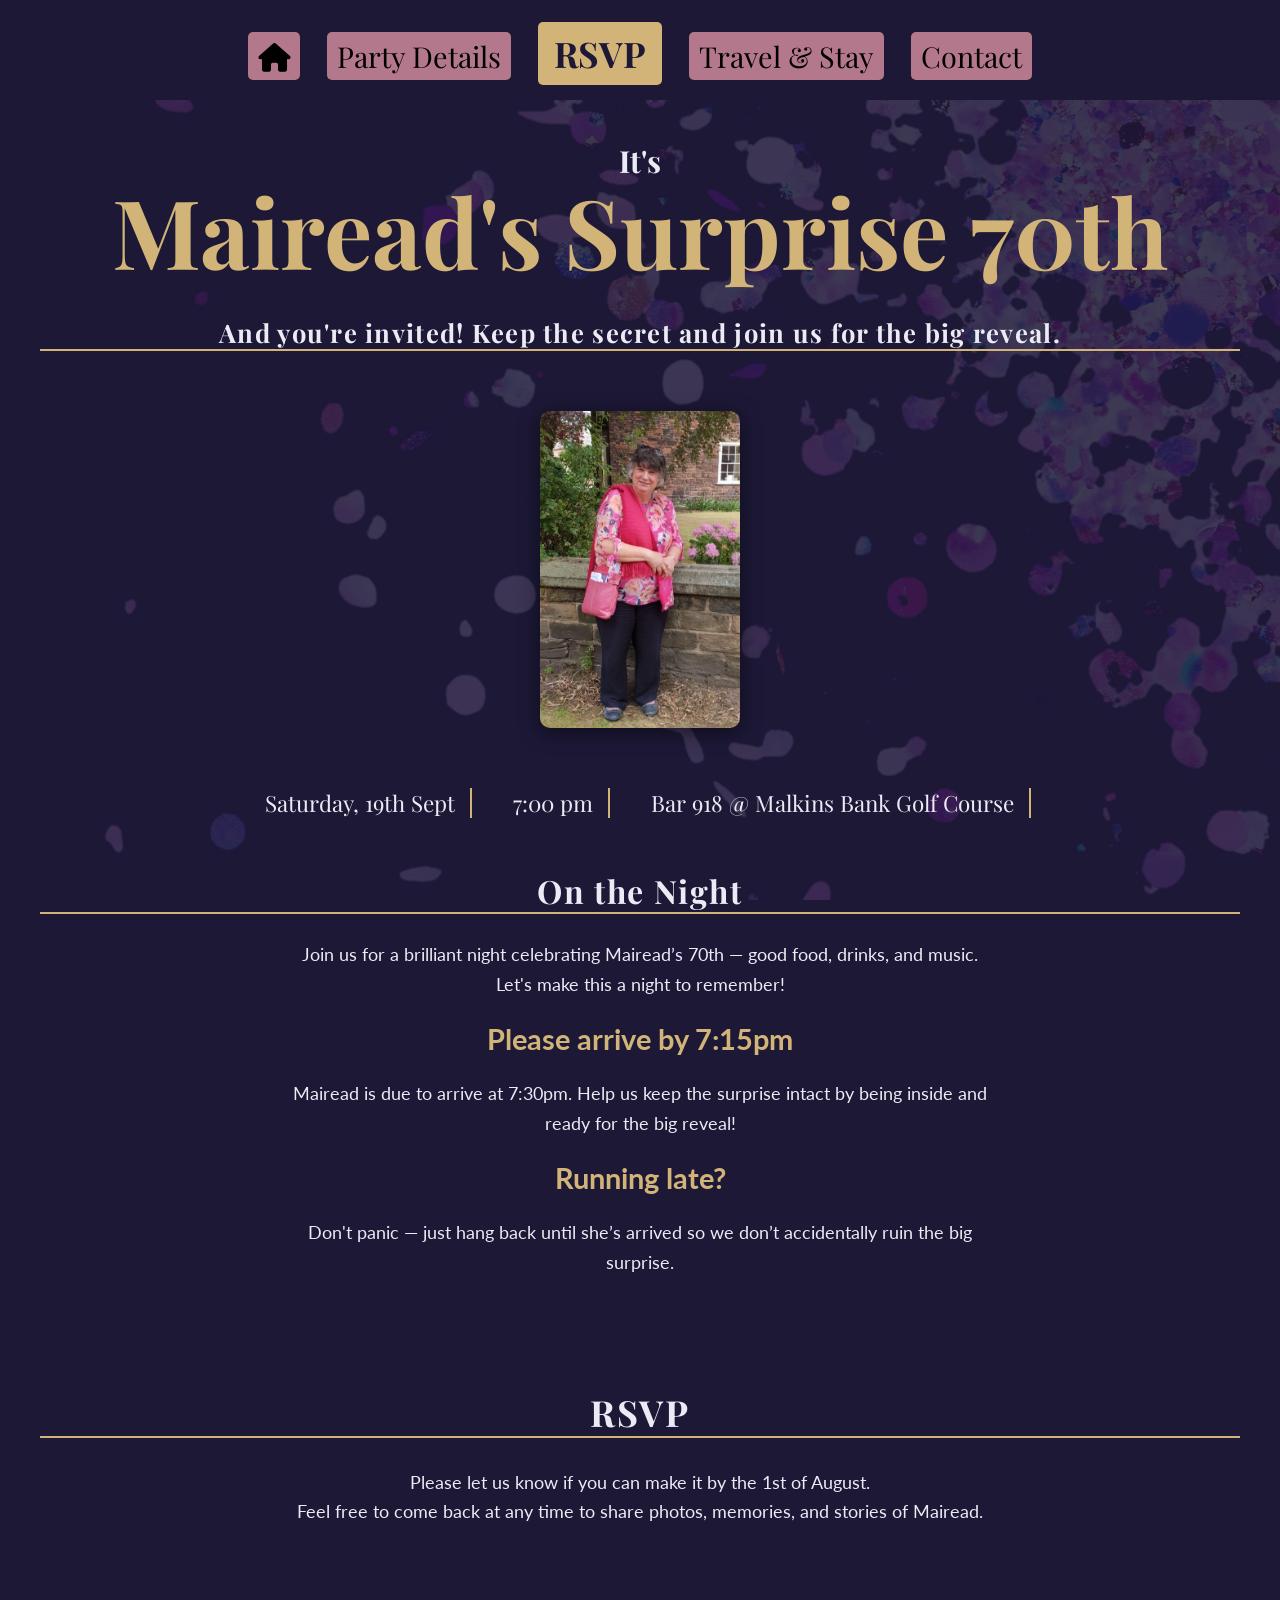
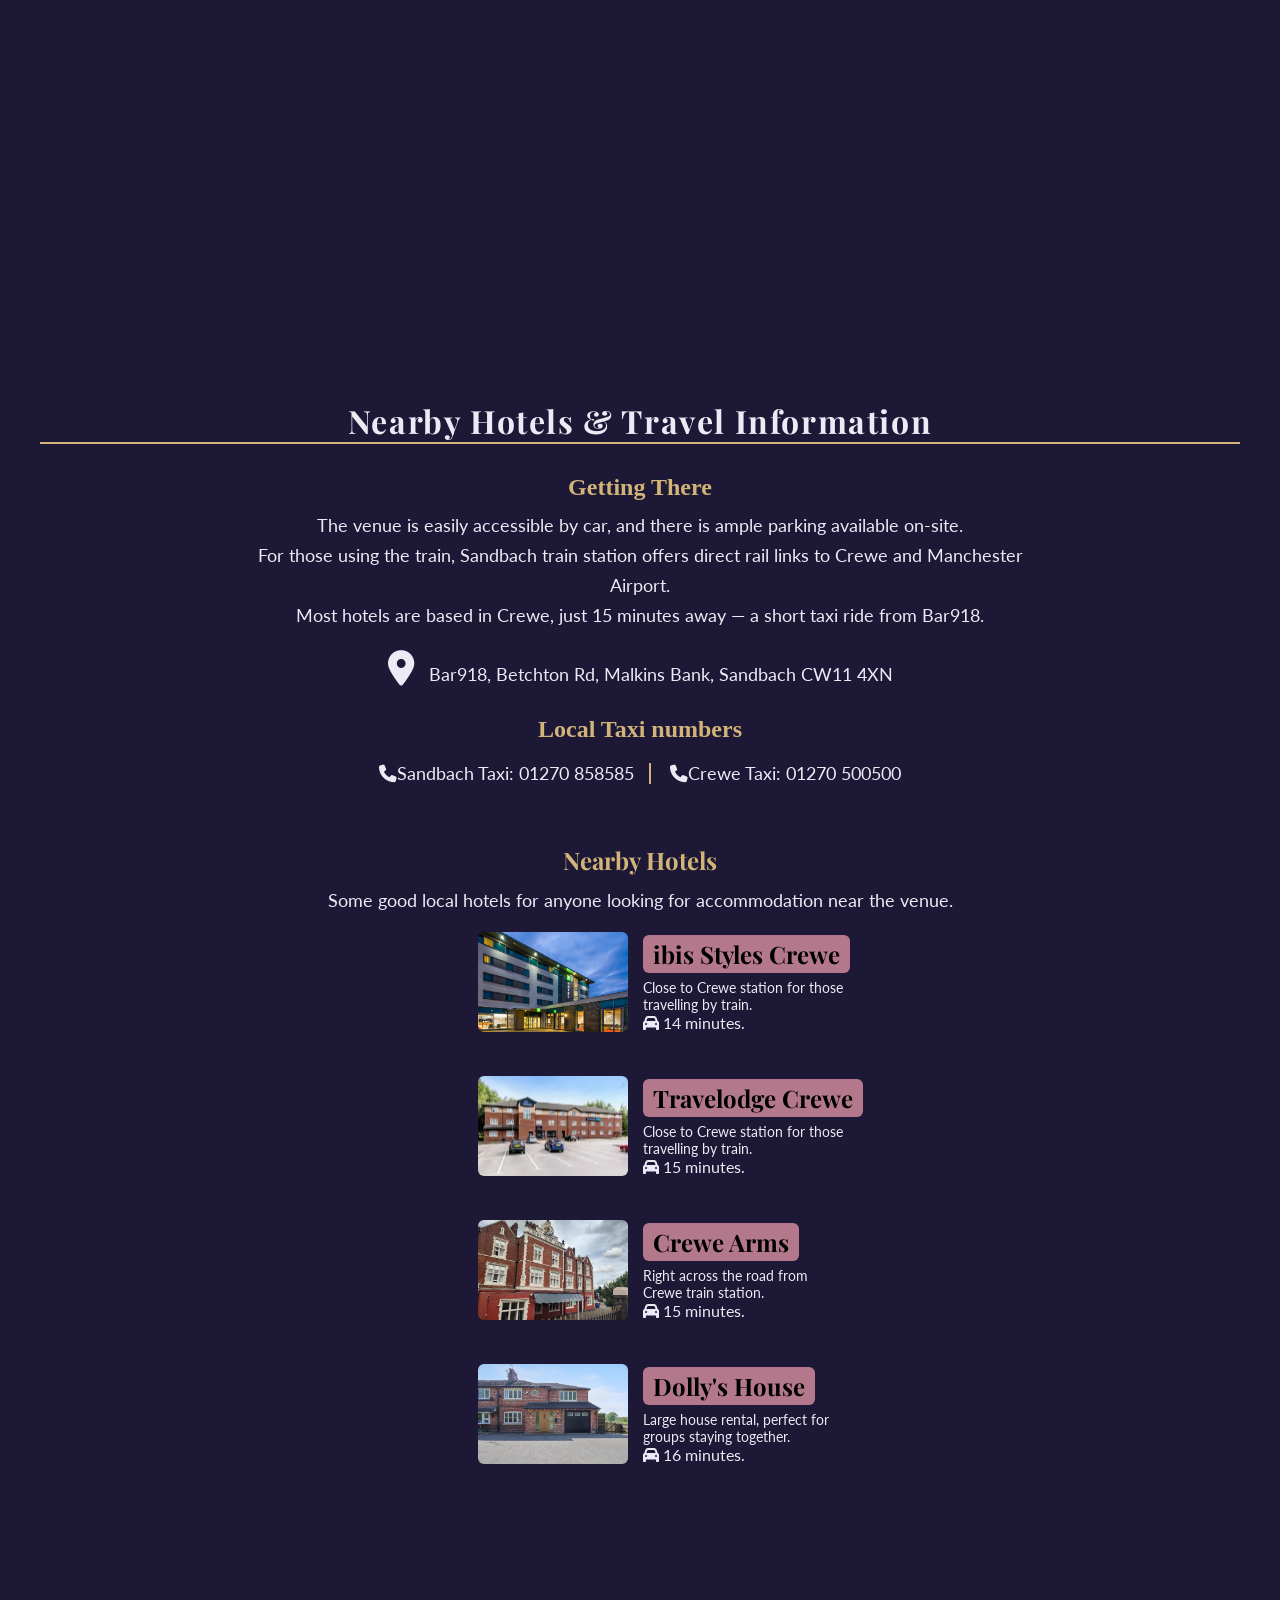
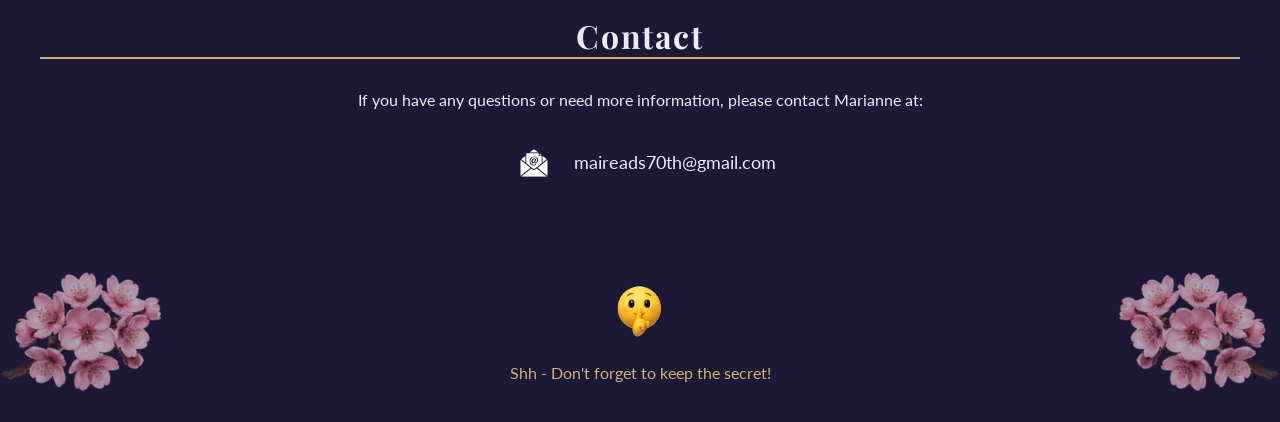
==== index.html @ 28357b1d "Changes name of CSS file to styles" ====
<!DOCTYPE html>
<html>
<head>
    <meta name="viewport"
    content="width=device-width, initial-scale=1.0">
    
    <title>Mairead's Surprise 70th</title>
    <link rel="stylesheet" href="https://cdnjs.cloudflare.com/ajax/libs/font-awesome/6.5.1/css/all.min.css">
    <link rel="stylesheet" href="./resources/styles.css">
    <link href="https://fonts.googleapis.com/css2?family=Noto+Sans+Thai&display=swap" rel="stylesheet">
    <link href="https://fonts.googleapis.com/css2?family=Playfair+Display:wght@700&family=Lato:wght@400;700&display=swap" rel="stylesheet">
    <link href="https://fonts.googleapis.com/css2?family=Noto+Sans+Thai:wght@700&family=Pattaya&display=swap" rel="stylesheet">
</head>
<body>
    <img src="./resources/images/confet.png" class="confet">
    <nav>
        <ul>
            <li class="top"><a href="#header"><i class="fa-solid fa-house"></i></a></li>
            <li><a href="#date-info">Party Details</a></li>
            <li class="rsvp-nav"><a href="#rsvp">RSVP</a></li>
            <li><a href="#travel">Travel & Stay</a></li>
            <li><a href="#contact">Contact</a></li>
        </ul>
    </nav>
    
    
    <header id="header">
        <h3 class="its">It's</h3>
        <h1>Mairead's Surprise 70th</h1>
        <h2>And you're invited! Keep the secret and join us for the big reveal.</h2>
        <img class="photo" src="./resources/images/Mairead1.jpeg" alt="Mairead's Photo">
        <ul id="date-info">
            <li>Saturday, 19th Sept</li>
            <li>7:00 pm</li>
            <li class="venue-full">Bar 918 @ Malkins Bank Golf Course</li>
            <li class="venue-short">Bar 918, Malkins Bank</li>
        </ul>

    </header>
    
       
    
    <div id="details" class="details section">
        <h2>On the Night</h2>
        <p>Join us for a brilliant night celebrating Mairead’s 70th — good food, drinks, and music. Let's make this a night to remember!</p>  
            
        <p><span>Please arrive by 7:15pm</span></p>
        <p>Mairead is due to arrive at 7:30pm. Help us keep the surprise intact by being inside and ready for the big reveal!</p>
        <p><strong>Running late?</strong></p>
        <p>Don't panic — just hang back until she’s arrived so we don’t accidentally ruin the big surprise.
        
        
    </div>
    <div id="rsvp" class="section">
        <h2>RSVP</h2>
        <p>Please let us know if you can make it by the 1st of August.</p>
        <p>Feel free to come back at any time to share photos, memories, and stories of Mairead.</p>
        <iframe data-tally-src="https://tally.so/embed/oblvW5?alignLeft=1&hideTitle=1&transparentBackground=1&dynamicHeight=1" loading="lazy" width="100%" height="359" frameborder="0" marginheight="0" marginwidth="0" title="Share your stories"></iframe>
        <script>var d=document,w="https://tally.so/widgets/embed.js",v=function(){"undefined"!=typeof Tally?Tally.loadEmbeds():d.querySelectorAll("iframe[data-tally-src]:not([src])").forEach((function(e){e.src=e.dataset.tallySrc}))};if("undefined"!=typeof Tally)v();else if(d.querySelector('script[src="'+w+'"]')==null){var s=d.createElement("script");s.src=w,s.onload=v,s.onerror=v,d.body.appendChild(s);}</script>
    </div>
    <div id="travel" class="section">
        <h2>Nearby Hotels & Travel Information</h2>
        <h3>Getting There</h3>
        <p>The venue is easily accessible by car, and there is ample parking available on-site.</p>
        <p>For those using the train, Sandbach train station offers direct rail links to Crewe and Manchester Airport.</p>
        <p>Most hotels are based in Crewe, just 15 minutes away — a short taxi ride from Bar918.</p>
        <div class="address">
            <a href="https://maps.app.goo.gl/F2hmdUnCpJQQcrMc8" target="_blank"><i class="fa-solid fa-location-dot fa-2x"></i>  Bar918, Betchton Rd, Malkins Bank, Sandbach CW11 4XN</a>
        </div>    
        <h3>Local Taxi numbers</h3>
        <ul class="taxis">
            <li><a href="tel:01270 858585"><i class="fa-solid fa-phone"></i>Sandbach Taxi: 01270 858585</a></li>
            <li><a href="tel:01270 500500"><i class="fa-solid fa-phone"></i>Crewe Taxi: 01270 500500</a></li>
        </ul>
    </div>

    <div id="hotels" class="section">
        <h3 class="hotels-heading">Nearby Hotels</h3>
        <p>Some good local hotels for anyone looking for accommodation near the venue.</p>
        <ul>
            <li>
                <a href="https://all.accor.com/booking/en/ibis/hotel/9548?destination=crewe-uk&compositions=1&dateIn=2026-05-05&dateOut=2026-05-06&nights=1&hideWDR=false&accessibleRoom=false" target="_blank" class="ibis-link hotel-link">
                    <img class="ibis hotel-img" src='./resources/images/ibis.jpg' alt="ibis picture">
                </a>
                <div class="ibis-info hotel-name">
                    <a href="https://all.accor.com/booking/en/ibis/hotel/9548?destination=crewe-uk&compositions=1&dateIn=2026-05-05&dateOut=2026-05-06&nights=1&hideWDR=false&accessibleRoom=false" target="_blank">
                        <h3>ibis Styles Crewe</h3>
                    </a>
                    <article class="hotel-note">
                        Close to Crewe station for those travelling by train.
                    </article>
                    <article class="drive-time"> <i class="fa-solid fa-car"></i> 14 minutes.
                    </article>
                </div>
            </li>
            <li>
                <a href="https://www.travelodge.co.uk/hotels/293/Crewe-hotel?rooms[0][adults]=1&rooms[0][children]=0&utm_source=google&utm_medium=cpc&utm_campaign=UK%20-%20Generic%20-%20Exact%20-%20T4%20-%20Crewe%20-%20Location&gclsrc=aw.ds&gad_source=1&gad_campaignid=23058736529&gbraid=0AAAABBk3CUp8Itl6L9EpIBCaR5Ckdvk0s&gclid=Cj0KCQjw8PDPBhCeARIsAOJwmWXHaCbRtenFQvGFojLIe51QME62cGwpHKLMYS6aMKVFeTI0H5VBlbIaAjf-EALw_wcB&searchLocation=Crewe" target="_blank" class="travel-link hotel-link">
                    <img class="travel hotel-img" src='./resources/images/travel.webp' alt="Travelodge picture">
                </a>
                <div class="travel-info hotel-name">
                    <a href="https://www.travelodge.co.uk/hotels/293/Crewe-hotel?rooms[0][adults]=1&rooms[0][children]=0&utm_source=google&utm_medium=cpc&utm_campaign=UK%20-%20Generic%20-%20Exact%20-%20T4%20-%20Crewe%20-%20Location&gclsrc=aw.ds&gad_source=1&gad_campaignid=23058736529&gbraid=0AAAABBk3CUp8Itl6L9EpIBCaR5Ckdvk0s&gclid=Cj0KCQjw8PDPBhCeARIsAOJwmWXHaCbRtenFQvGFojLIe51QME62cGwpHKLMYS6aMKVFeTI0H5VBlbIaAjf-EALw_wcB&searchLocation=Crewe" target="_blank">
                        <h3>Travelodge Crewe</h3>
                    </a>
                    <article class="hotel-note">
                        Close to Crewe station for those travelling by train.
                    </article>
                    <article class="drive-time"> <i class="fa-solid fa-car"></i> 15 minutes.
                    </article>
                </div>
            </li>
            <li>
                <a href ="https://www.booking.com/hotel/gb/jarviscrewehotel.en-gb.html?aid=2419775&label=metagha-link-LUGB-hotel-100117_dev-desktop_los-1_bw-10_dow-Sunday_defdate-1_room-0_gstadt-2_rateid-public_aud-0_gacid=21415137781_mcid-10_ppa-1_clrid-0_ad-1_gstkid-0_checkin=2026-05-17_ppt-Cg_lp-2826_r-3137420138939064351&sid=64d1a6b57e8eb251f338f52c61a30b84&checkin=2026-09-19&checkout=2026-09-20&dest_id=100117&dest_type=hotel&dist=0&do_availability_check=1&group_adults=2&group_children=0&hp_avform=1&hp_group_set=0&no_rooms=1&origin=hp&sb_price_type=total&src=hotel&type=total&#availability_target" target="_blank" class="arms-link hotel-link">
                    <img class="arms hotel-img" src='./resources/images/Arms.jpg' alt="Crewe Arms hotel picture">
                </a>
                <div class="arms-info hotel-name">
                    <a href="https://www.booking.com/hotel/gb/jarviscrewehotel.en-gb.html?aid=2419775&label=[base64]&sid=64d1a6b57e8eb251f338f52c61a30b84&checkin=2026-09-19&checkout=2026-09-20&dest_id=100117&dest_type=hotel&dist=0&do_availability_check=1&group_adults=2&group_children=0&hp_avform=1&hp_group_set=0&no_rooms=1&origin=hp&sb_price_type=total&src=hotel&type=total&#availability_target" target="_blank">
                        <h3>Crewe Arms</h3>
                    </a>
                    <article class="hotel-note">
                        Right across the road from Crewe train station. 
                    </article>
                    <article class="drive-time"> <i class="fa-solid fa-car"></i> 15 minutes.
                    </article>
                </div>
            </li>
            <li>
                <a href="https://www.booking.com/hotel/gb/dollys-house.html?ssne=Sandbach&ssne_untouched=Sandbach&highlighted_hotels=12454991&ss=Sandbach&dest_id=-2607046&dest_type=city&hp_avform=1&origin=hp&do_availability_check=1&label=the-wheatsheaf-sandbach-7tr5wIxLkjL*y1KJRjh1ywS466261330054%3Apl%3Ata%3Ap1%3Ap2%3Aac%3Aap%3Aneg%3Afi%3Atikwd-307312458625%3Alp9196561%3Ali%3Adec%3Adm%3Appccp%3DUmFuZG9tSVYkc2RlIyh9YVujEjbMrKBVEQO8hCDrg-c&sid=64d1a6b57e8eb251f338f52c61a30b84&aid=311076&lang=en-gb&sb=1&src_elem=sb&src=hotel&checkin=2026-09-19&checkout=2026-09-20&group_adults=8&no_rooms=1&group_children=0#group_recommendation" target="_blank" class="dolly-link hotel-link">
                    <img class="dolly hotel-img" src="./resources/images/Dollys.jpg" alt="Dolly's House picture">
                </a>
                <div class="dolly-info hotel-name">
                    <a href="https://www.booking.com/hotel/gb/dollys-house.html?ssne=Sandbach&ssne_untouched=Sandbach&highlighted_hotels=12454991&ss=Sandbach&dest_id=-2607046&dest_type=city&hp_avform=1&origin=hp&do_availability_check=1&label=the-wheatsheaf-sandbach-7tr5wIxLkjL*y1KJRjh1ywS466261330054%3Apl%3Ata%3Ap1%3Ap2%3Aac%3Aap%3Aneg%3Afi%3Atikwd-307312458625%3Alp9196561%3Ali%3Adec%3Adm%3Appccp%3DUmFuZG9tSVYkc2RlIyh9YVujEjbMrKBVEQO8hCDrg-c&sid=64d1a6b57e8eb251f338f52c61a30b84&aid=311076&lang=en-gb&sb=1&src_elem=sb&src=hotel&checkin=2026-09-19&checkout=2026-09-20&group_adults=8&no_rooms=1&group_children=0#group_recommendation" target="_blank">
                        <h3>Dolly's House</h3>                        
                    </a>
                    <article class="hotel-note">
                        Large house rental, perfect for groups staying together. 
                    </article>
                    <article class="drive-time"> <i class="fa-solid fa-car"></i> 16 minutes.
                    </article>
                </div>
            </li>
        </ul>
    </div>
    <div id="contact" class="section">
        <h2>Contact</h2>
        <p>If you have any questions or need more information, please contact Marianne at:</p>
        <div class="contact-info">
            <a href="mailto:maireads70th@gmail.com">
            <img class="email" src="./resources/images/email.png" alt="email icon">
                maireads70th@gmail.com</a>
        </div>
    </div>
    <footer>
        <img id="left-flower" src="./resources/images/cherry-flower.png">
        <div id="footer-text">
            <img class="shh" src="./resources/images/shh.png" alt="shh emoji">
            <p>Shh - Don't forget to keep the secret!</p>
        </div>
        <img id="right-flower" src="./resources/images/cherry-flower.png">

    </footer>
</body>
</html>
---- resources/styles.css ----
* {
    box-sizing: border-box;
 
}


img {
    max-width: 100%;
    height: auto;
}

body {
    background-color: rgb(28, 24, 54);
    color: rgb(235, 235, 245);
    
    margin: 0;
    padding: 0;
    
}

h2 {
    font-family: "Playfair Display", serif;
    border: none;
    border-bottom: 2px solid rgb(210, 180, 120);
    letter-spacing: 0.05em;
    
}

p {
    line-height: 1.7;
    font-family: "Lato", sans-serif;
}

.section {
    padding: 20px 40px;
    margin-bottom: 40px;
}

/* Background Image */

.confet {
    position: fixed;
    top: 0;
    left: 0;
    width: 100%;
    height: 100%;
    object-fit: cover;
    pointer-events: none;
    z-index: -1;
    opacity: 0.15;
}

/* Navigation Bar */

nav {
    font-size: 1.8rem;
    text-align: center;
    height: 100px;
    width: 100%;
    position: fixed;
    top: 0;
    background-color: rgb(28, 24, 54);
    z-index: 2;
}

nav ul {
    list-style: none;
    padding: 0;
    display: block;
    margin-top: 30px;
}

nav li {
    text-decoration: none;
    display: inline;
    padding: 10px; 
    
}

nav a {
    
    padding: 5px 10px;
    border-radius: 5px;
    text-decoration: none;
    color: black;
    font-family: "Playfair Display", serif;
    background-color: rgb(180, 120, 140);
}

nav a:hover {
    padding: 20px;
    color: white;
    background-color: rgb(180, 120, 140);
    transition: 0.3s ease-in-out;
}



.rsvp-nav a {
    background-color: rgb(210, 180, 120);
    color: rgb(28, 24, 54);
    font-size: 2.2rem;
    padding: 8px 16px;
    font-weight: bold;
}

.rsvp-nav a:hover {
    background-color: rgb(240, 210, 150);
    color: white;
    
}

/* Header */

#header {
    scroll-margin-top: 160px;
}

header {
    text-align: center;
    opacity: 1;
    margin-top: 140px;
    z-index: 1;
    padding: 0 40px;
}

.its {
    font-size: 1.9rem;
    font-family: "Playfair Display", serif;
    position: relative;
    margin-bottom: -15px;

}

header h1 {
    font-family: "Playfair Display", serif;
    color: rgb(210, 180, 120);
    font-size: 6rem;
    opacity: 1;
    margin-bottom: 20px;
    margin-top: 0;

}

header h2 {
    color: rgb(235, 235, 245);
    font-size: 1.6rem;
    margin-bottom: 20px;
    
}

header ul {
   
    font-family: "Noto Sans Thai", "Avant Garde", sans-serif;
    font-size: 1.2rem;
    color: rgb(235, 235, 245);
    list-style: none;
    padding-left: 0;
    margin: 0;
    text-align: center;
}

header li {
    font-family: "Playfair Display", serif;
    display: inline;
    position: relative;
    margin: 0 10px;
    height: auto;
    padding: 0 15px;
    border-right: 2px solid rgb(210, 180, 120);
    white-space: nowrap;
}

header li:last-child {
    border-right: none;
}

.venue-short {
    display: none;
}

/* Photo of Mum */

.photo {
    width: 200px;
    height: auto;
    object-fit: cover;
    position: relative;
    display: block;
    margin: 60px auto;
    left: 0;
    border-radius: 10px;
    box-shadow: 0 4px 20px rgba(0,0,0,0.5);
}

/* Date Time and Location*/

#date-info {
    scroll-margin-top: 160px;
    font-size: 1.4rem; 
}

strong {
    color: rgb(210, 180, 120);
    font-family: "Lato", sans-serif;
    font-size: 1.8rem;
    display: block;
    font-weight: bold;
    }


/* Details */

#details {
    scroll-margin-top: 100px;
}


.details h2 {
    font-size: 2rem;
    font-weight: bold;
    text-align: center;
}

.details p {
    text-align: center;
    padding: 0 100px;
    max-width: 900px; 
    margin: 0 auto;
    font-size: 1.1rem;
    margin-top: 15px;
}

p span {
    font-weight: bold;
    color: rgb(210, 180, 120);
    font-size: 1.8rem;
    margin-top: 25px;
}

/* RSVP */

#rsvp {
    scroll-margin-top: 100px;
    font-size: 1.5rem;
    text-align: center;
}

#rsvp p {
    max-width: 800px; margin: 0 auto;
    font-size: 1.1rem;
}


/* Travel */

#travel {
    scroll-margin-top: 100px;
    text-align: center;
}   

#travel a {
    text-decoration: none;
    color: rgb(235, 235, 245);
    font-family: "Lato", sans-serif;
    font-size: 1.1rem;
    
}

#travel ul {
    list-style: none;
    padding: 0;
    display: block;
    margin-top: 20px;

}

#travel li {
    font-family: "Playfair Display", serif;
    display: inline;
}

#travel h2 {
    font-size: 2rem;
    font-weight: bold;
    text-align: center;
}

#travel h3 {
    font-size: 1.5rem;
    font-weight: bold;
    text-align: center;
    margin-bottom: 10px;
    margin-top: 30px;
    
    color: rgb(210, 180, 120);
}

#travel {
    margin-bottom: 10px;
}

#travel .address {
    margin-top: 20px;
}

#travel .address i {
    margin-right: 10px;

}

.taxis li {
    display: block;
    white-space: nowrap;
    margin: 10px 0;
    padding: 0 15px;
    border-right: 2px solid rgb(210, 180, 120);
}

.taxis li:last-child {
    border-right: none;
}

/* Hotels */


#hotels {
    height: auto;
    padding-top: 0;
}

#hotels li {
    justify-content: center;
    list-style: none;
    display: flex;
    align-items: center;
    gap: 15px;
    height: auto;
    padding: 10px auto;
    margin-bottom: 40px;
}

#hotels .hotels-heading {
    color: rgb(210, 180, 120);
}

#hotels h3 {
    font-size: 1.5rem;
    font-weight: bold;
    text-align: center;
    margin-bottom: 10px;
    color: black;
    font-family: "Playfair Display", serif;

}

#hotels p, #travel p {
    text-align: center;
    max-width: 800px; margin: 0 auto;
    font-size: 1.1rem;
}

#hotels li h3 {
    display: flex;
    flex-direction: column;
    justify-content: center;
    line-height: 1.2;
    margin: 0;
}

.hotel-note {
    font-size: 0.9rem;
    color: rgb(235, 235, 245);
    font-family: "Lato", sans-serif;
    font-weight: normal;
    margin-top: 6px;
}

.drive-time {
    font-family: "Lato", sans-serif;
}

.hotel-name {
    width: 200px;
    display: inline-block;
    position: relative;
    z-index: 1;
}

.hotel-name a {
    text-decoration: none;
    color: black;
    font-size: 1.5rem;
    border: none;
    padding: 5px 10px;
    border-radius: 6px;
    display: inline-block;
    white-space: nowrap;
    background-color: rgb(180, 120, 140);
}


#hotels a:hover {
    background-color: rgb(180, 120, 140);
    transition: 0.3s ease-in-out;
    padding: 20px;
}



#hotels a:hover h3 {

   color: white;
}

.hotel-img {
    width: 150px;
    height: 100px;
    object-fit: cover;
    flex-shrink: 0;
    border-radius: 6px;
    position: relative;
    z-index: 1;
    
}

#hotels .hotel-link {
    border: none;
    padding: 0;   
}

#hotels .hotel-link:hover {
    background-color: transparent;  
     
}

/* Contact */

#contact {
    scroll-margin-top: 60px;
    
}

#contact h2 {
    font-size: 2rem;
    font-weight: bold;
    text-align: center;
}

#contact p {
    text-align: center;
    max-width: 800px; margin: 0 auto;
}   

.contact-info {
    display: flex;
    justify-content: center;
    margin-top: 20px;
}

.contact-info a {
    display: inline-flex;
    justify-content: center;
    align-items: center;
    gap: 10px;
    text-decoration: none;
    color:rgb(235, 235, 245);
    font-size: 1.1rem;
    font-family: "Lato", sans-serif;
}


.email {
    width: 5%;
    height: auto;
    filter: invert(1);
}

/* Footer */

footer {
    padding: 0;
    background-color: rgb(28, 24, 54);
    color: rgb(210, 180, 120);
    font-family: "Playfair Display", serif;
    display: flex;
    align-items: center;
    width: 100%;
    overflow: hidden;
}

#footer-text {
    text-align: center;
    flex: 1;
    padding: 20px 0;
}

.shh {
    width: 70px;
    height: auto;
    display: block;
    margin: 0 auto 10px auto;
}

#left-flower, #right-flower {
    width: 13%;
    height: auto;
    opacity: 0.65;
    max-height: 150px;
    object-fit: contain;
}

#left-flower {
    transform: rotate(30deg);
}

#right-flower {
    transform: scaleX(-1) rotate(30deg);
}



@media (max-width: 900px) and (orientation: landscape) and (max-height: 500px) {
   
    .confet {
        width: 50%;
        height: auto;
        top: 70%;
        left: 75%;
        transform: translate(-50%, -50%);
    }

    nav {
        height: auto;
        padding: 3px 0;
    }

    nav a {
        font-size: 1rem;
        padding: 6px 9px;
    }

    .rsvp-nav {
        font-size: 3rem;
    }

    #contact {
        scroll-margin-top: 80px;
    }

    
}

@media (max-width: 755px) {

    nav a {
        padding: 4px 8px;
        font-size: 0.9rem;
    }

    .rsvp-nav a {
        font-size: 1.3rem;
        padding: 6px 12px;
    }

    nav {
        height: auto;
        padding: 5px 0 8px 0;
    }

    header h1 {
        font-size: 4rem;
    }

    header h2 {
        font-size: 1.5rem;
    }

     #date-info {
        font-size: 1.2rem;
    }
}
    
@media (max-width: 600px) {

    #date-info li {
        padding: 0 8px;
        margin: 0;
    }

   
    .venue-full {
        display: none;
    }
    .venue-short {
        display: inline;
    }
    

    .confet {
        width: 95%;
        height: auto;
        top: 40%;
        left: 65%;
        transform: translate(-50%, -50%);
    }

    nav {
        height: 12%;
        padding: 5px 0 8px 0;        
    }

    nav a {
        display: inline-block;
        padding: 10px 15px;
        font-size: 1.1rem;
        border-radius: 6px;
        top: 5px;
    }

    nav .rsvp-nav {
        position: absolute;
        top: 45px;
        left: 50%;
        transform: translateX(-50%);
    }

    nav .rsvp-nav a {
        font-size: 1.5rem;
        padding: 8px 16px;
    }   
    
    nav li:not(.top) a:hover, nav li:not(.top) a:active {
        padding: 10px 12px;
    }

    .top a:hover, .top a:active {
        padding: 0;
    }
    
    .top {
        position: absolute;
        top: 8px;
        left: 8px;
        padding: 0;
    
    }

    .top a {
        padding: 0;
        width: 35px;
        height: 35px;
        display: flex;
        align-items: center;
        justify-content: center;
    }

    
    nav ul {
        text-align: center;
        padding: 3px 10px;
        margin: 0;
        margin-top: 2px;
        line-height: 0.3;
        padding-left: 25px
    }

    nav li {
        display: inline-block;
        margin: 2px 2px;
        padding: 0;
    }

    .its {
        margin-bottom: -5px;
        font-size: 1.3rem; 
    }

    header {
        margin-top: 100px;
    }

    header h1 {
        font-size: 2.7rem;
        line-height: 1.2;
    }

    header h2 {
        font-size: 1.2rem;
    }
    #date-info {
        font-size: 1.2rem;
        scroll-margin-top: 100px;
    }
    .details p {
        padding: 0 30px;
        max-width: 100%;
        font-size: 1.1rem;
    }

    .taxis li {
        border-right: none;
    }

    .taxis li a {
        display: block;
        margin: 2px 0;
    }

    #hotels li {
        flex-direction: column;
        align-items: center;
    }

    .hotel-img {
        width: 80%;
        height: 150px;
    }

    .hotel-name {
        text-align: center;
        width: auto;
    }

    #hotels .hotel-link {
        width: 80%;
    }

    .hotel-name a:hover {
        padding: 8px 12px;
    }

    #hotels a:hover img {
        padding: 0 !important;
        margin: 0 !important;
        transform: none !important;
    }

    #hotels .hotel-link:hover {
        padding: 0 !important;
    }

    .email {
        width: 15%;
        height: auto;
    }
}

@media (max-width: 480px) {
    nav a {
        font-size: 0.9rem;
        padding: 10px 15px;
    }
}

@media (max-width: 430px) {
    nav a {
        font-size: 0.8rem;
        padding: 8px 8px;
    }
}

@media (max-width: 400px) {

    #hotels li {
        flex-direction: column;
        align-items: center;
        
    }

    #date-info li {
        padding: 0 8px;
        margin: 0;
    }

    .hotel-name {
        text-align: center;
        width: auto;
    }

    nav {
        min-height: 80px;
        padding: 5px 0 8px 0;
    }

    nav a {
        padding: 8px 8px;
        font-size: 0.8rem;
    }

    .hotel-name a:hover {
        padding: 8px 12px;
    }

    #hotels .hotel-link:hover {
        padding: 0 !important;
    }

    #hotels a:hover img {
        padding: 0 !important;
        margin: 0 !important;
        transform: none !important;
    }
    
}

@media (max-width: 360px) {

    nav a {
        font-size: 0.6rem;
        padding: 6px 6px;
    }

}
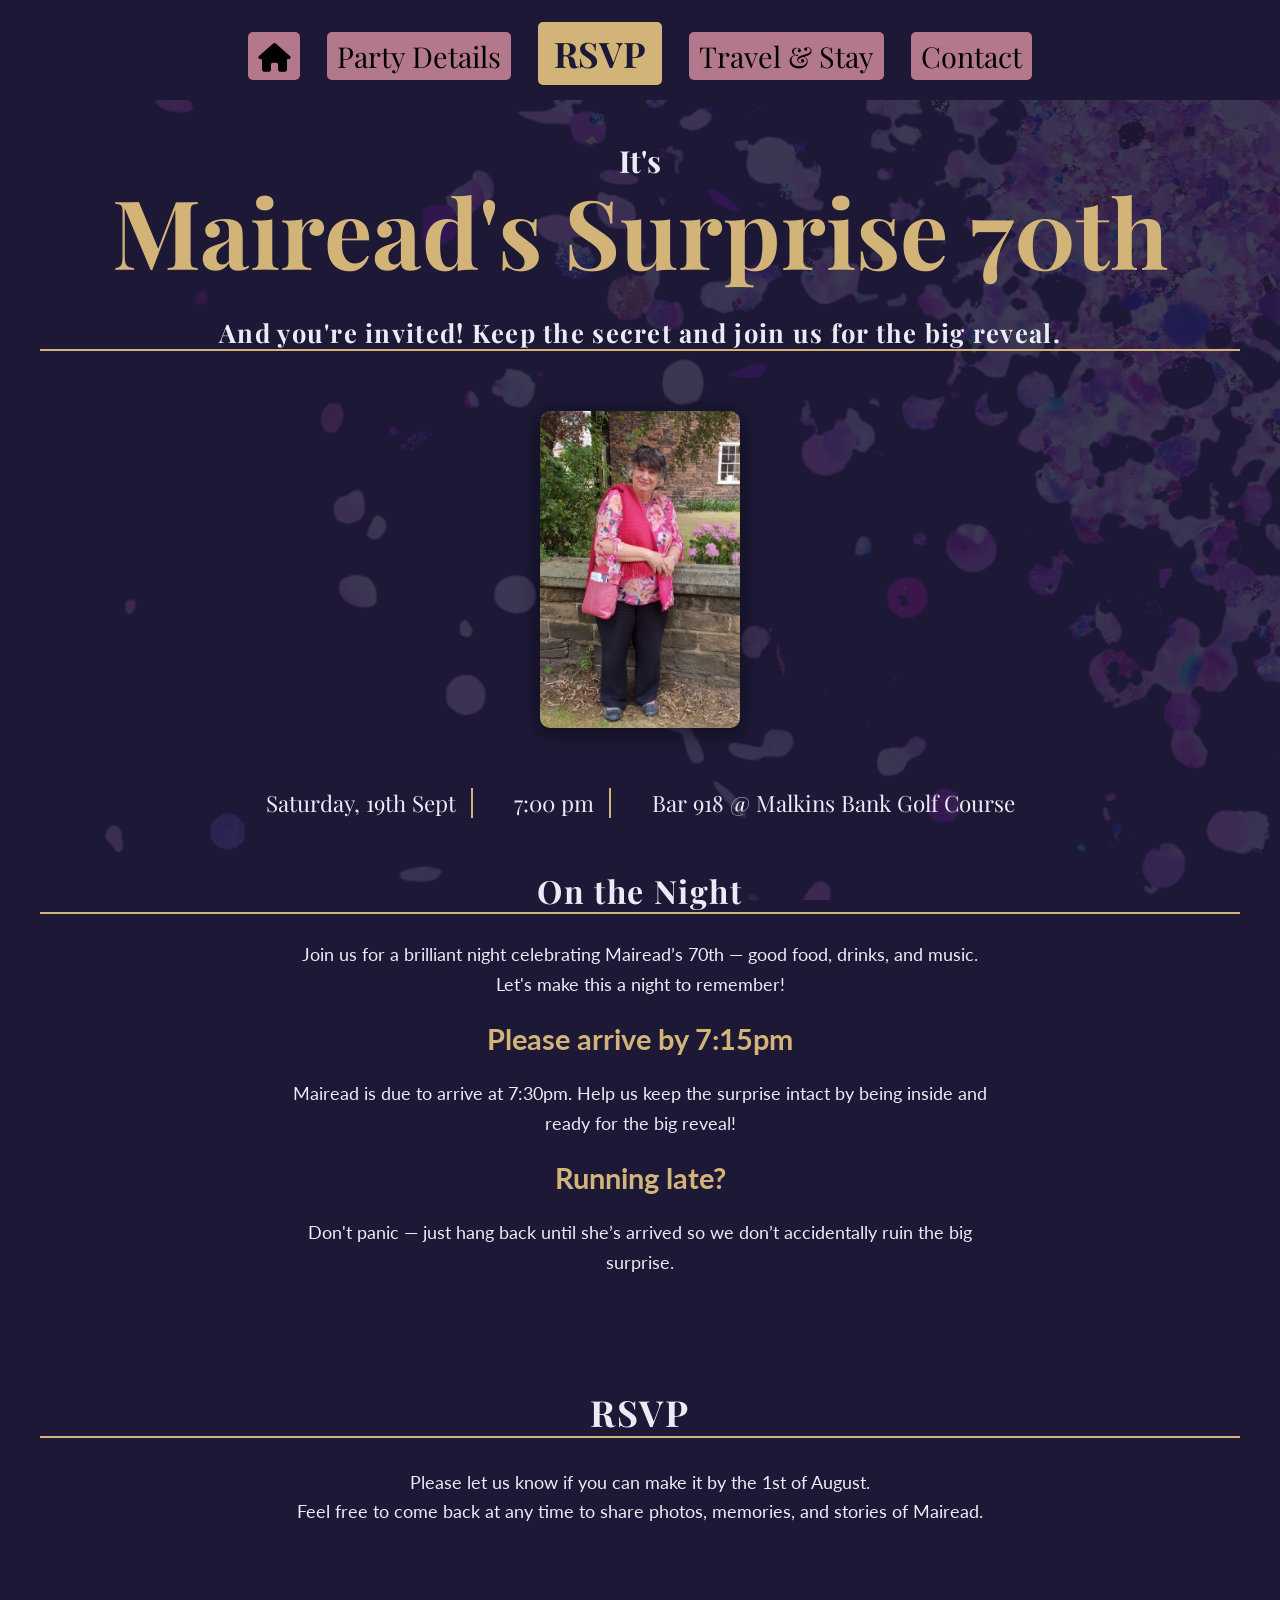
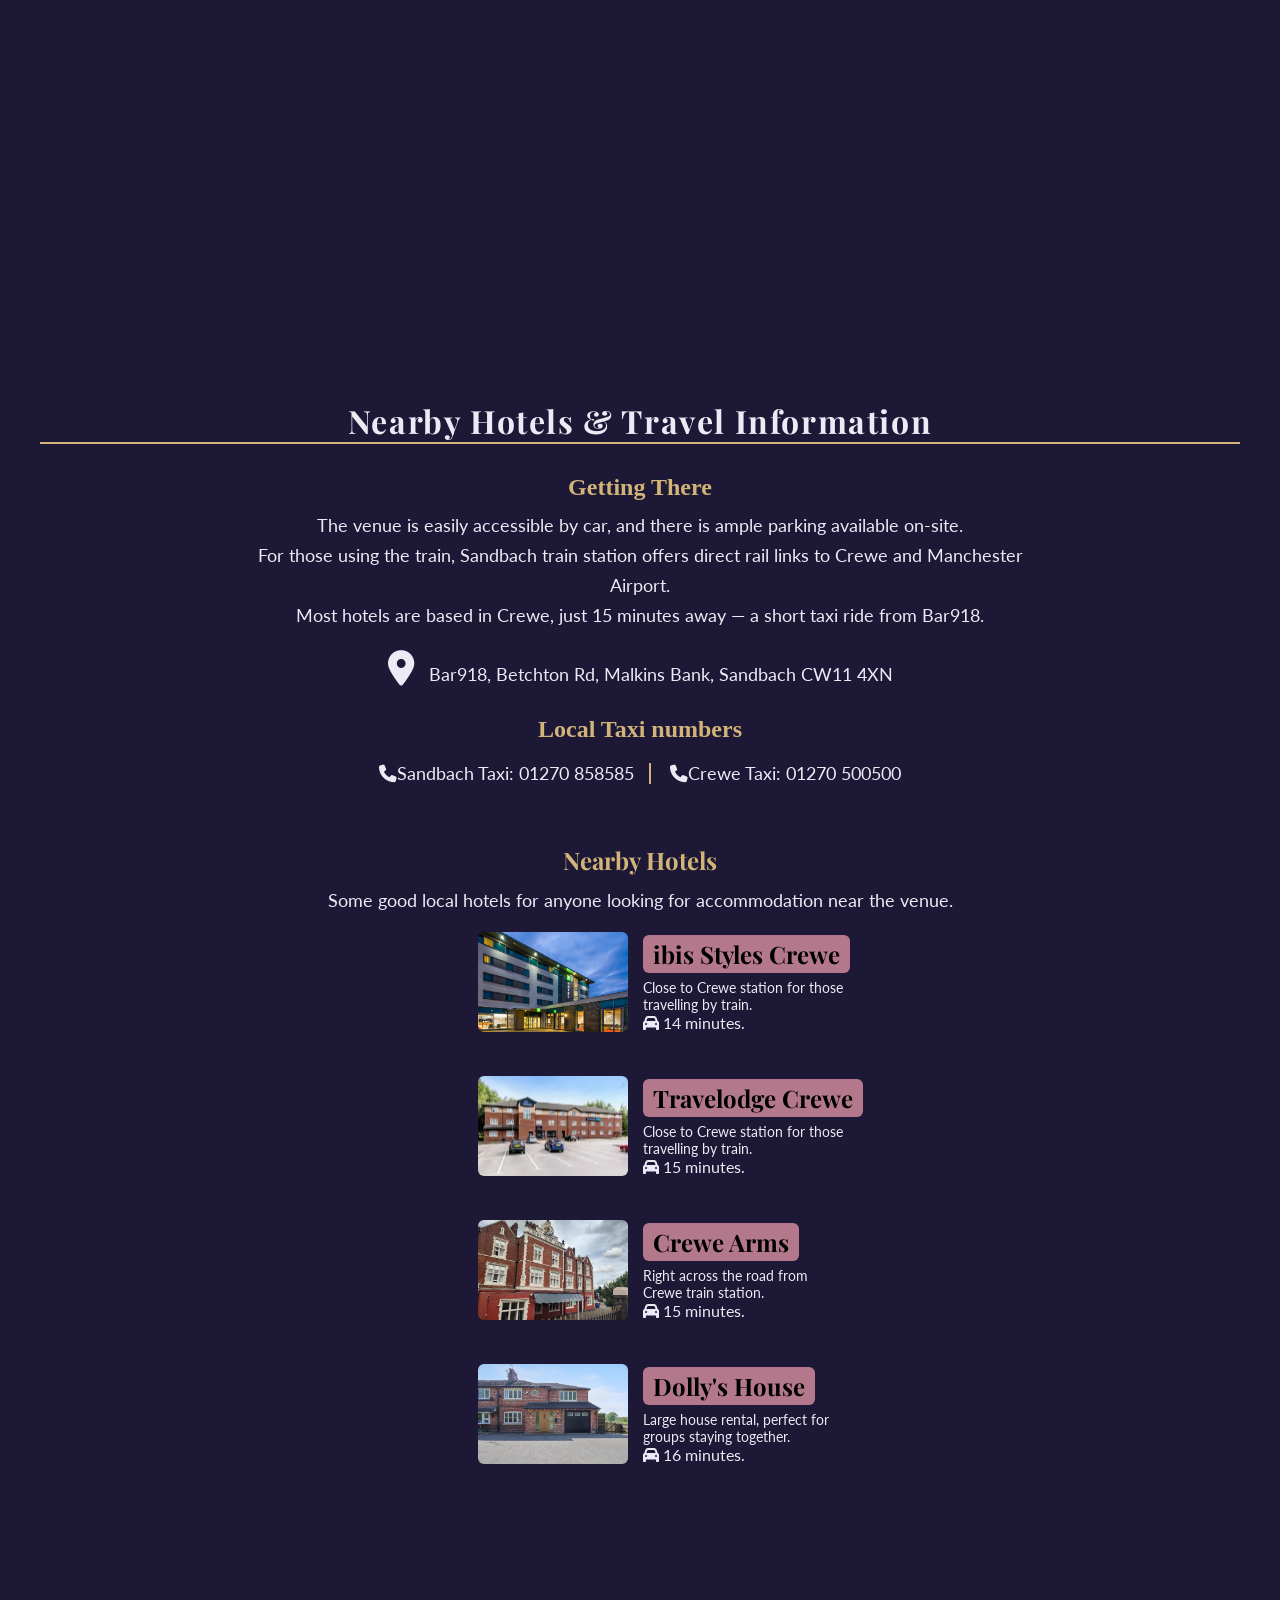
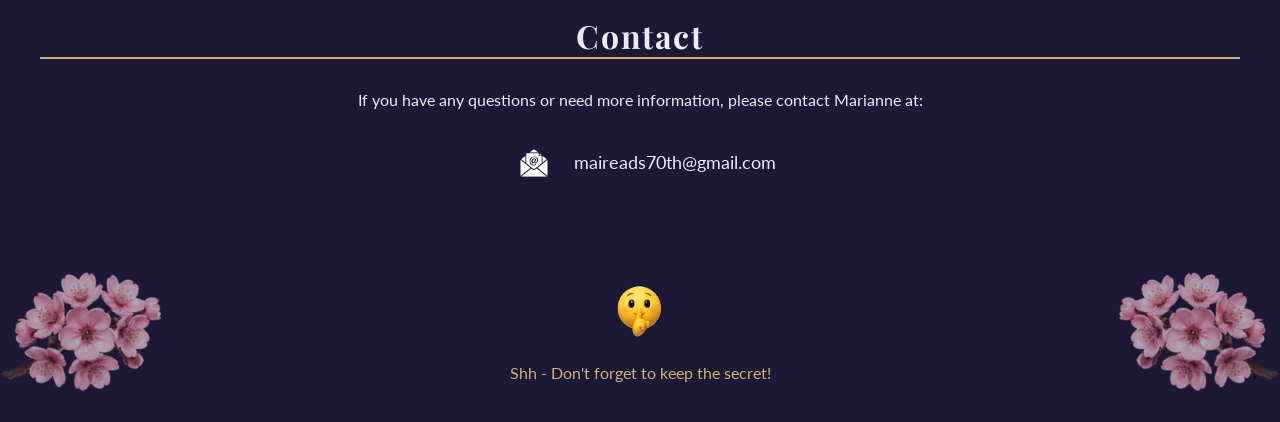
==== commit 0691a5f6: "Got rid of RSVP border. Changed details button for smaller screens" ====
--- a/index.html
+++ b/index.html
@@ -16,7 +16,7 @@
     <nav>
         <ul>
             <li class="top"><a href="#header"><i class="fa-solid fa-house"></i></a></li>
-            <li><a href="#date-info">Party Details</a></li>
+            <li><a href="#date-info"><span class="full-label">Party Details</span><span class="short-label">Details</span></a></li>
             <li class="rsvp-nav"><a href="#rsvp">RSVP</a></li>
             <li><a href="#travel">Travel & Stay</a></li>
             <li><a href="#contact">Contact</a></li>
--- a/resources/styles.css
+++ b/resources/styles.css
@@ -112,6 +112,10 @@
     
 }
 
+.short-label {
+    display: none;
+}
+
 /* Header */
 
 #header {
@@ -179,6 +183,10 @@
 
 .venue-short {
     display: none;
+}
+
+.venue-full {
+    border-right: none;
 }
 
 /* Photo of Mum */
@@ -614,10 +622,11 @@
 
     nav a {
         display: inline-block;
-        padding: 10px 15px;
-        font-size: 1.1rem;
+        padding: 10px 20px;
+        font-size: 1.3rem;
         border-radius: 6px;
         top: 5px;
+        
     }
 
     nav .rsvp-nav {
@@ -673,6 +682,14 @@
         padding: 0;
     }
 
+    .full-label {
+        display: none;
+    }
+    .short-label {
+        display: inline;
+    }
+
+
     .its {
         margin-bottom: -5px;
         font-size: 1.3rem; 
@@ -717,6 +734,8 @@
     .hotel-img {
         width: 80%;
         height: 150px;
+        display: block;
+        margin: 0 auto;
     }
 
     .hotel-name {
@@ -726,6 +745,8 @@
 
     #hotels .hotel-link {
         width: 80%;
+        align-self: center;
+        
     }
 
     .hotel-name a:hover {
@@ -750,15 +771,15 @@
 
 @media (max-width: 480px) {
     nav a {
-        font-size: 0.9rem;
-        padding: 10px 15px;
+        font-size: 1.1rem;
+        padding: 10px 17px;
     }
 }
 
 @media (max-width: 430px) {
     nav a {
-        font-size: 0.8rem;
-        padding: 8px 8px;
+        font-size: 0.9rem;
+        padding: 10px 10px;
     }
 }
 
@@ -786,8 +807,8 @@
     }
 
     nav a {
-        padding: 8px 8px;
-        font-size: 0.8rem;
+        padding: 10px 10px;
+        font-size: 0.9rem;
     }
 
     .hotel-name a:hover {
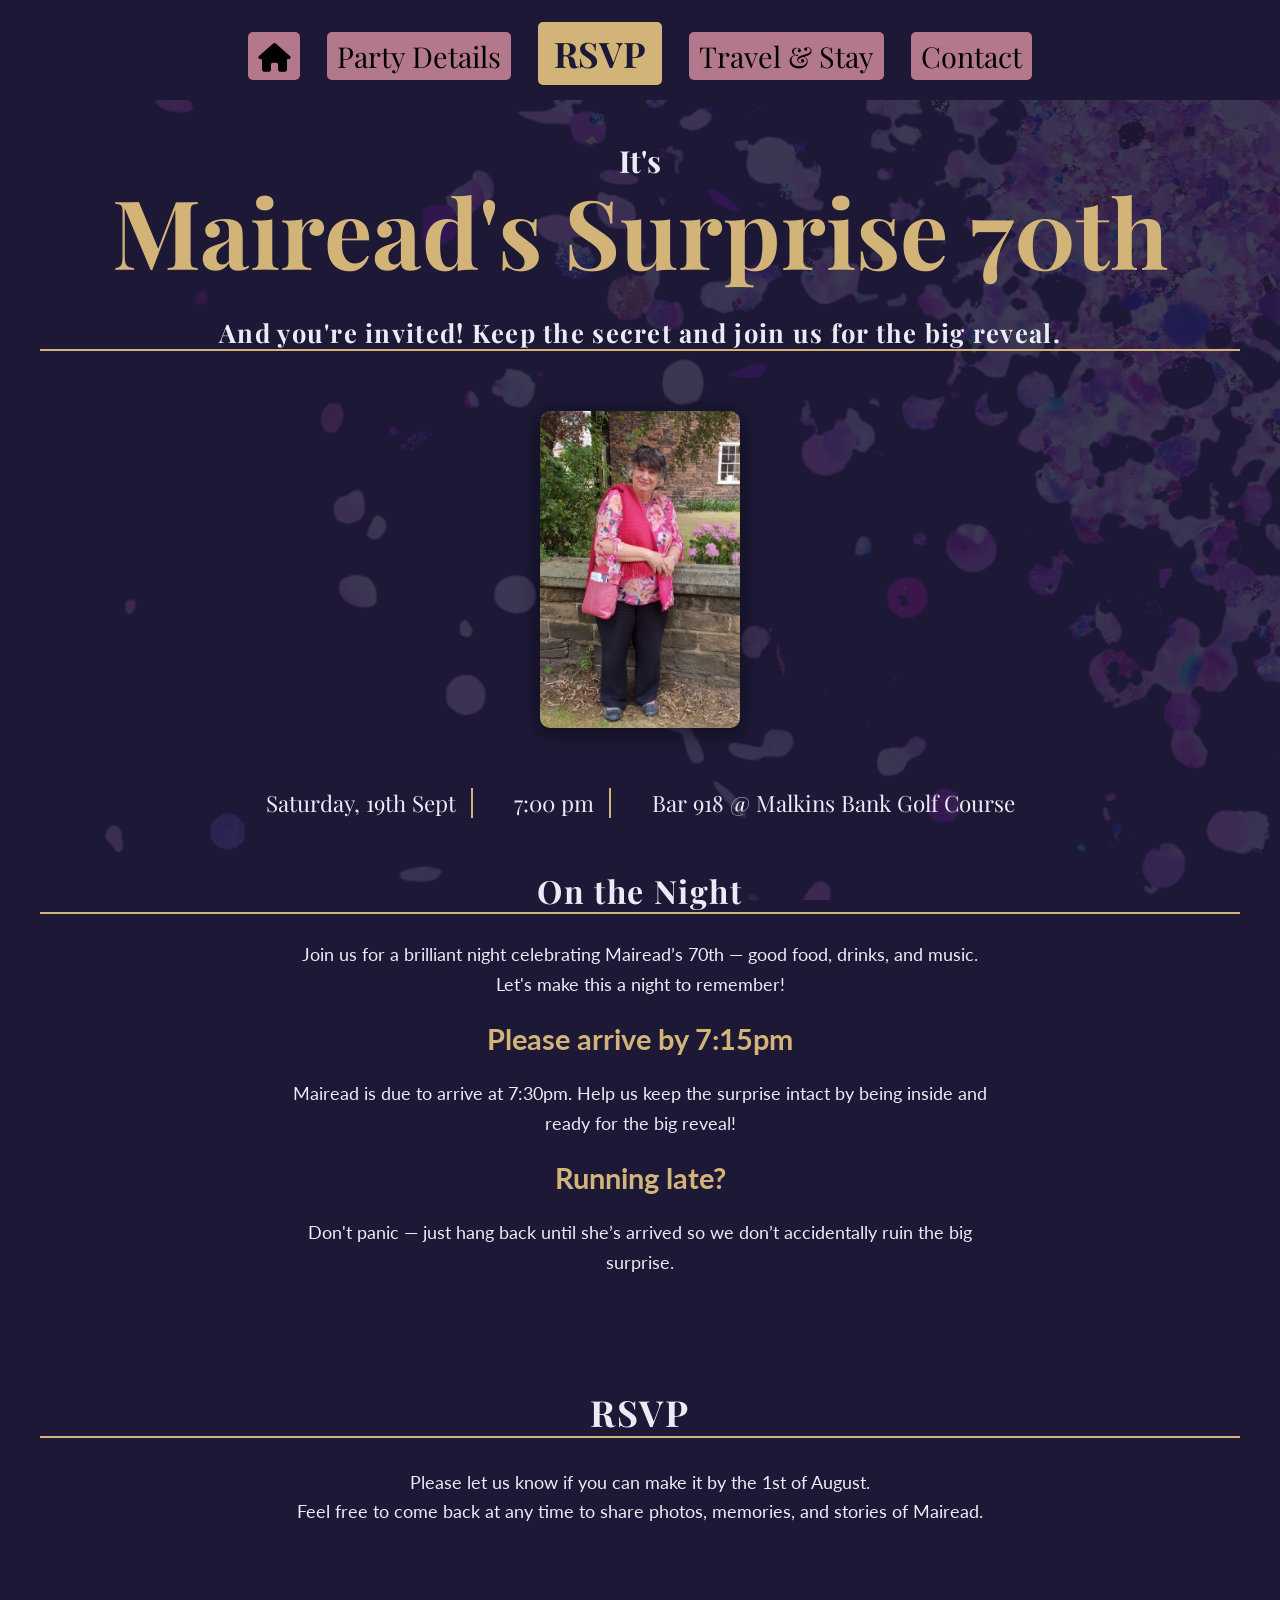
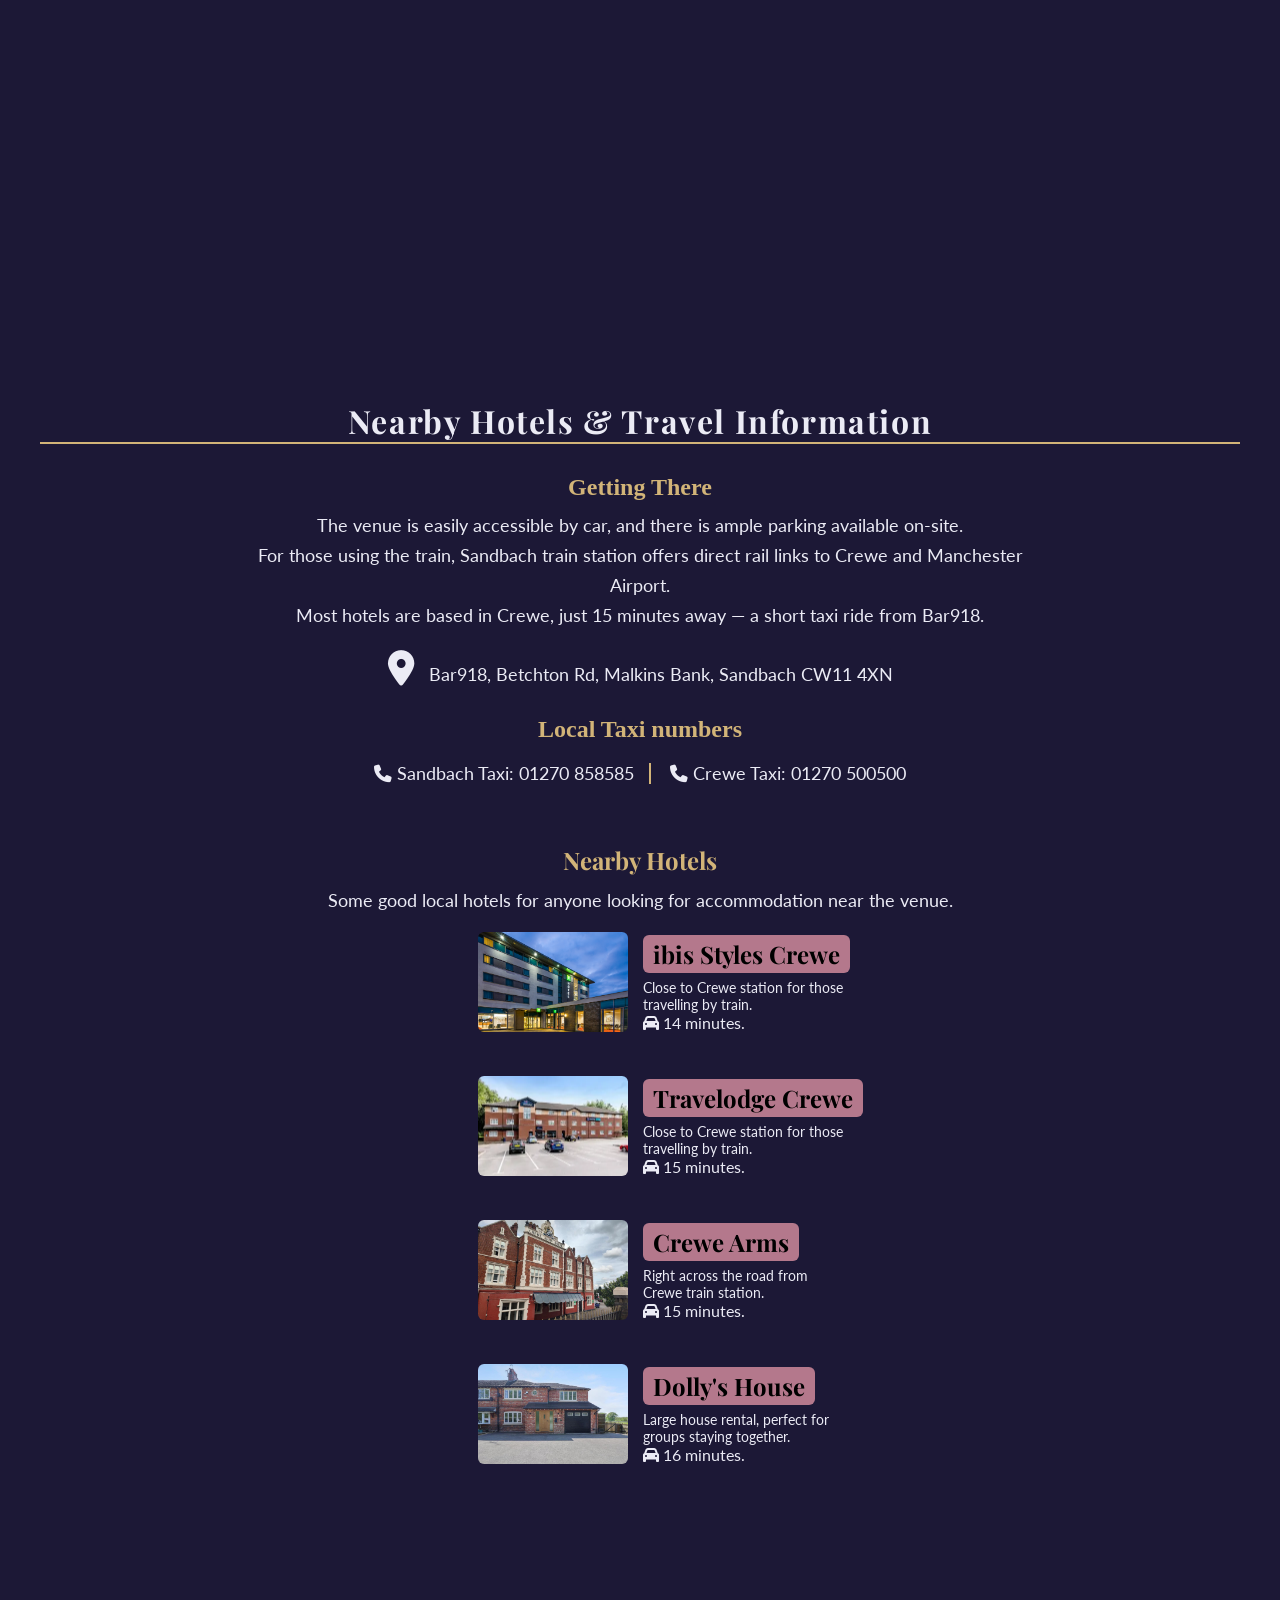
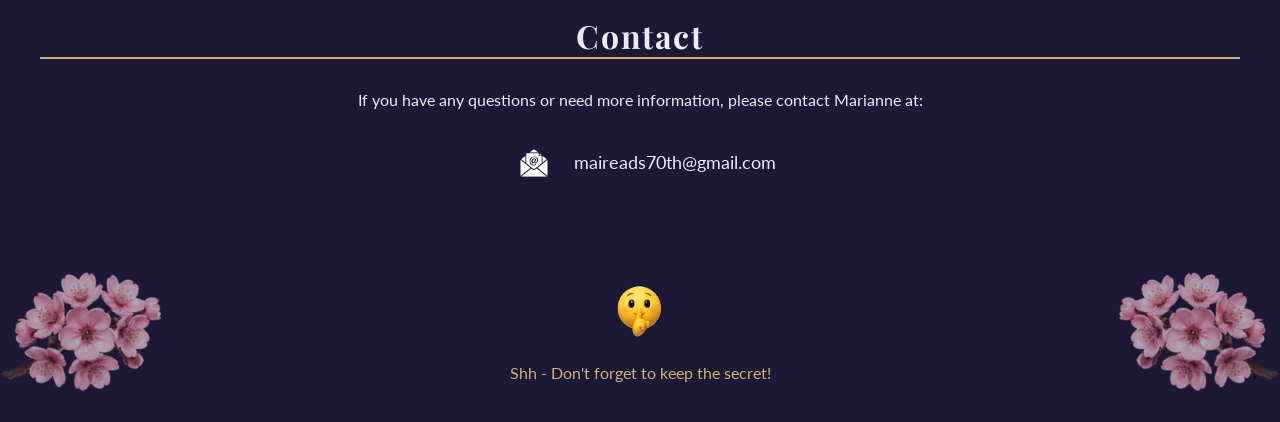
==== commit 7960324a: "Updated look for screen 820px to 755px" ====
--- a/index.html
+++ b/index.html
@@ -69,8 +69,8 @@
         </div>    
         <h3>Local Taxi numbers</h3>
         <ul class="taxis">
-            <li><a href="tel:01270 858585"><i class="fa-solid fa-phone"></i>Sandbach Taxi: 01270 858585</a></li>
-            <li><a href="tel:01270 500500"><i class="fa-solid fa-phone"></i>Crewe Taxi: 01270 500500</a></li>
+            <li><a href="tel:01270 858585"><i class="fa-solid fa-phone"></i>  Sandbach Taxi: 01270 858585</a></li>
+            <li><a href="tel:01270 500500"><i class="fa-solid fa-phone"></i>  Crewe Taxi: 01270 500500</a></li>
         </ul>
     </div>
 
--- a/resources/styles.css
+++ b/resources/styles.css
@@ -539,7 +539,7 @@
         left: 75%;
         transform: translate(-50%, -50%);
     }
-
+    
     nav {
         height: auto;
         padding: 3px 0;
@@ -558,8 +558,44 @@
         scroll-margin-top: 80px;
     }
 
-    
-}
+}
+
+@media (max-width: 820px) {
+
+    
+    #date-info {
+        scroll-margin-top: 150px;
+    }
+
+    .hotel-name a:hover {
+        padding: 5px 10px !important;;
+        transform: scale(1.1) !important;;
+    }
+
+    nav {
+        height: 12%;
+        padding: 5px 0 8px 0;        
+    }
+
+    nav a {
+        padding: 8px 15px;
+        font-size: 1.3rem; 
+    }
+
+    .rsvp-nav a {
+        font-size: 1.4rem;
+        padding: 8px 15px;
+    }
+
+    nav a:hover {
+        padding: 12px 18px;
+    }
+
+    nav ul {
+        margin-top: 20px;
+    }
+
+}    
 
 @media (max-width: 755px) {
 
@@ -586,7 +622,7 @@
         font-size: 1.5rem;
     }
 
-     #date-info {
+    #date-info {
         font-size: 1.2rem;
     }
 }
@@ -598,14 +634,13 @@
         margin: 0;
     }
 
-   
     .venue-full {
         display: none;
     }
+
     .venue-short {
         display: inline;
     }
-    
 
     .confet {
         width: 95%;
@@ -625,8 +660,7 @@
         padding: 10px 20px;
         font-size: 1.3rem;
         border-radius: 6px;
-        top: 5px;
-        
+        top: 5px;  
     }
 
     nav .rsvp-nav {
@@ -685,10 +719,10 @@
     .full-label {
         display: none;
     }
+
     .short-label {
         display: inline;
     }
-
 
     .its {
         margin-bottom: -5px;
@@ -717,6 +751,10 @@
         font-size: 1.1rem;
     }
 
+    #rsvp {
+        scroll-margin-top: 110px;
+    }
+
     .taxis li {
         border-right: none;
     }
@@ -731,11 +769,69 @@
         align-items: center;
     }
 
+    #hotels ul {
+        text-align: center;
+        padding: 0;
+        width: 100%;
+    }
+
     .hotel-img {
-        width: 80%;
+        width: 100%;
         height: 150px;
         display: block;
-        margin: 0 auto;
+    }
+
+    .hotel-name {
+        text-align: center;
+        width: 80%;
+    }
+
+    #hotels .hotel-link {
+        width: 80%;
+        display: block;
+    }
+
+    #hotels .hotel-link:hover {
+        padding: 0 !important;
+        background-color: transparent !important;
+    }
+
+    .hotel-name a:hover {
+        padding: 5px 10px !important;;
+        transform: scale(1.08) !important;;
+    }
+
+    .email {
+        width: 15%;
+        height: auto;
+    }
+}
+
+@media (max-width: 480px) {
+    nav a {
+        font-size: 1.1rem;
+        padding: 10px 17px;
+    }
+}
+
+@media (max-width: 430px) {
+    nav a {
+        font-size: 0.9rem;
+        padding: 10px 10px;
+    }
+}
+
+@media (max-width: 400px) {
+
+    #hotels li {
+        flex-direction: column;
+        align-items: center;
+        
+    }
+
+    #date-info li {
+        padding: 0 8px;
+        margin: 0;
     }
 
     .hotel-name {
@@ -743,14 +839,22 @@
         width: auto;
     }
 
-    #hotels .hotel-link {
-        width: 80%;
-        align-self: center;
-        
+    nav {
+        min-height: 80px;
+        padding: 5px 0 8px 0;
+    }
+
+    nav a {
+        padding: 10px 10px;
+        font-size: 0.9rem;
     }
 
     .hotel-name a:hover {
         padding: 8px 12px;
+    }
+
+    #hotels .hotel-link:hover {
+        padding: 0 !important;
     }
 
     #hotels a:hover img {
@@ -758,72 +862,6 @@
         margin: 0 !important;
         transform: none !important;
     }
-
-    #hotels .hotel-link:hover {
-        padding: 0 !important;
-    }
-
-    .email {
-        width: 15%;
-        height: auto;
-    }
-}
-
-@media (max-width: 480px) {
-    nav a {
-        font-size: 1.1rem;
-        padding: 10px 17px;
-    }
-}
-
-@media (max-width: 430px) {
-    nav a {
-        font-size: 0.9rem;
-        padding: 10px 10px;
-    }
-}
-
-@media (max-width: 400px) {
-
-    #hotels li {
-        flex-direction: column;
-        align-items: center;
-        
-    }
-
-    #date-info li {
-        padding: 0 8px;
-        margin: 0;
-    }
-
-    .hotel-name {
-        text-align: center;
-        width: auto;
-    }
-
-    nav {
-        min-height: 80px;
-        padding: 5px 0 8px 0;
-    }
-
-    nav a {
-        padding: 10px 10px;
-        font-size: 0.9rem;
-    }
-
-    .hotel-name a:hover {
-        padding: 8px 12px;
-    }
-
-    #hotels .hotel-link:hover {
-        padding: 0 !important;
-    }
-
-    #hotels a:hover img {
-        padding: 0 !important;
-        margin: 0 !important;
-        transform: none !important;
-    }
     
 }
 
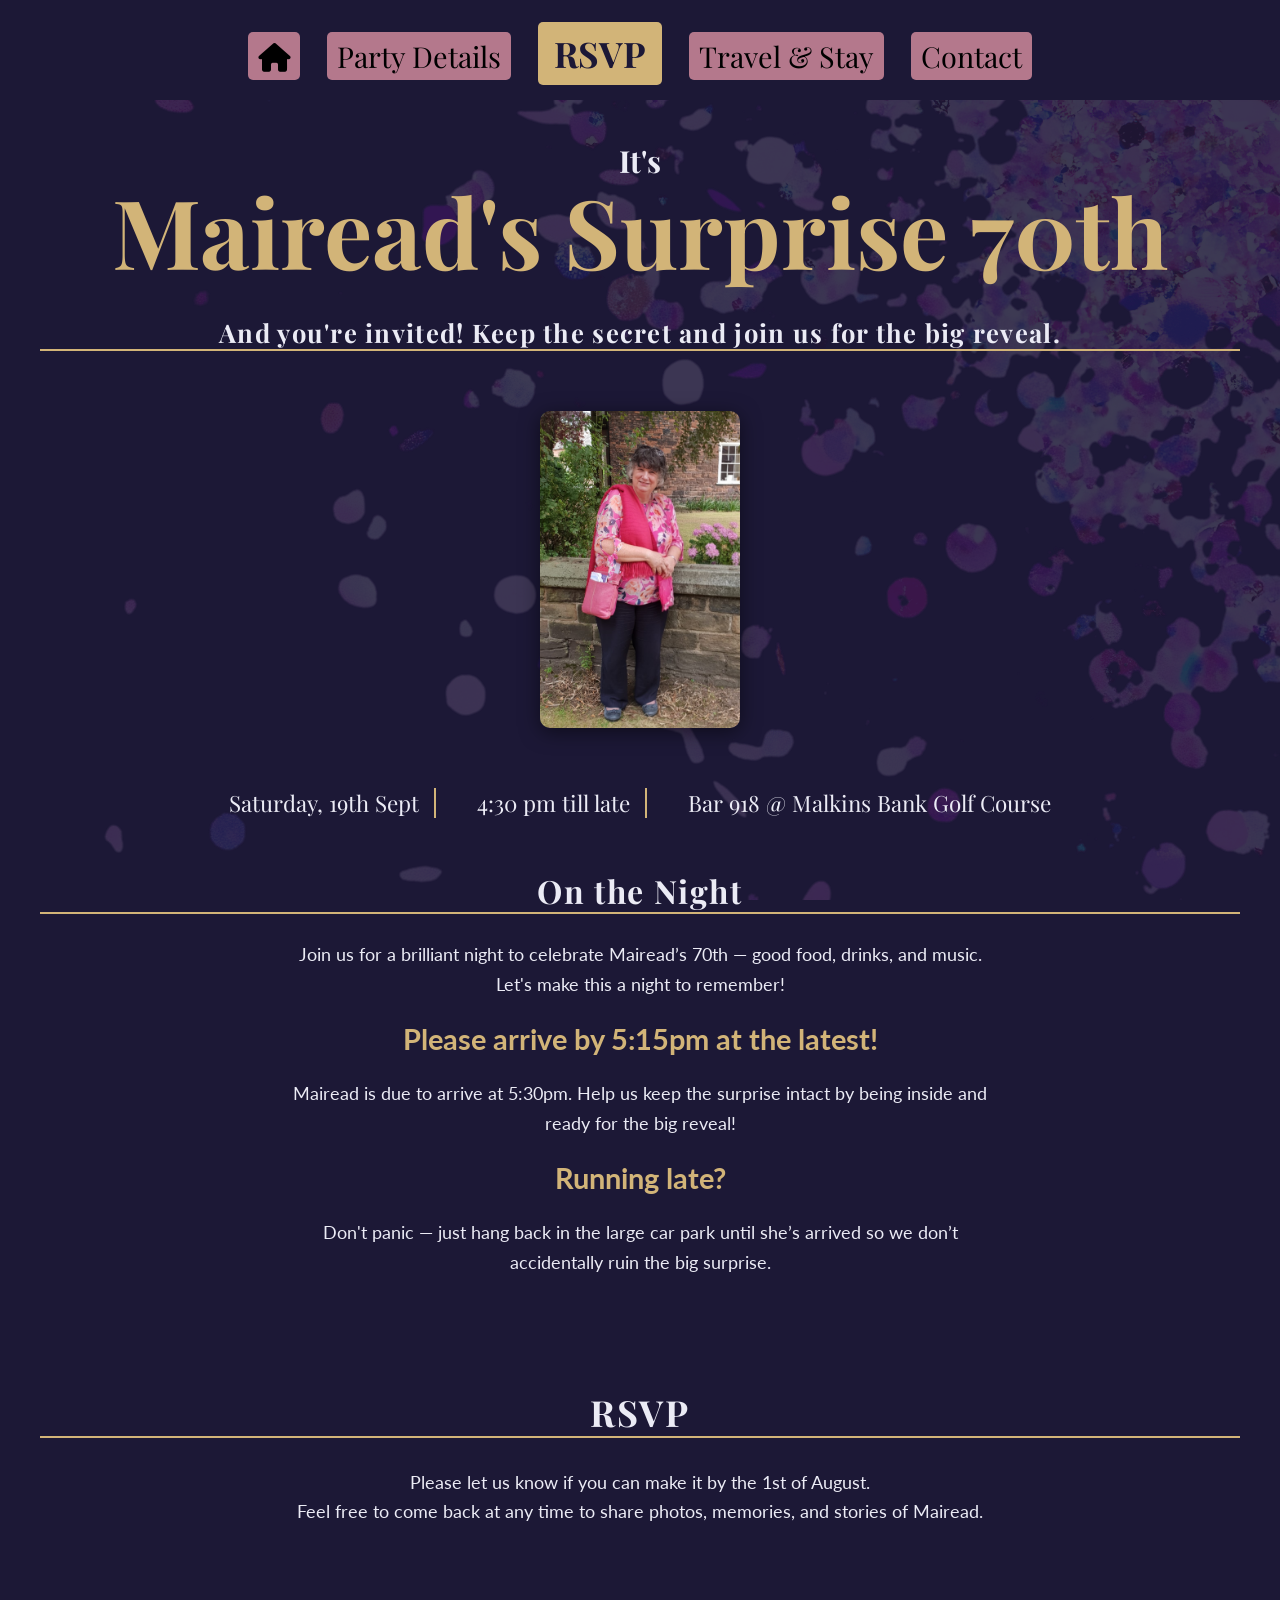
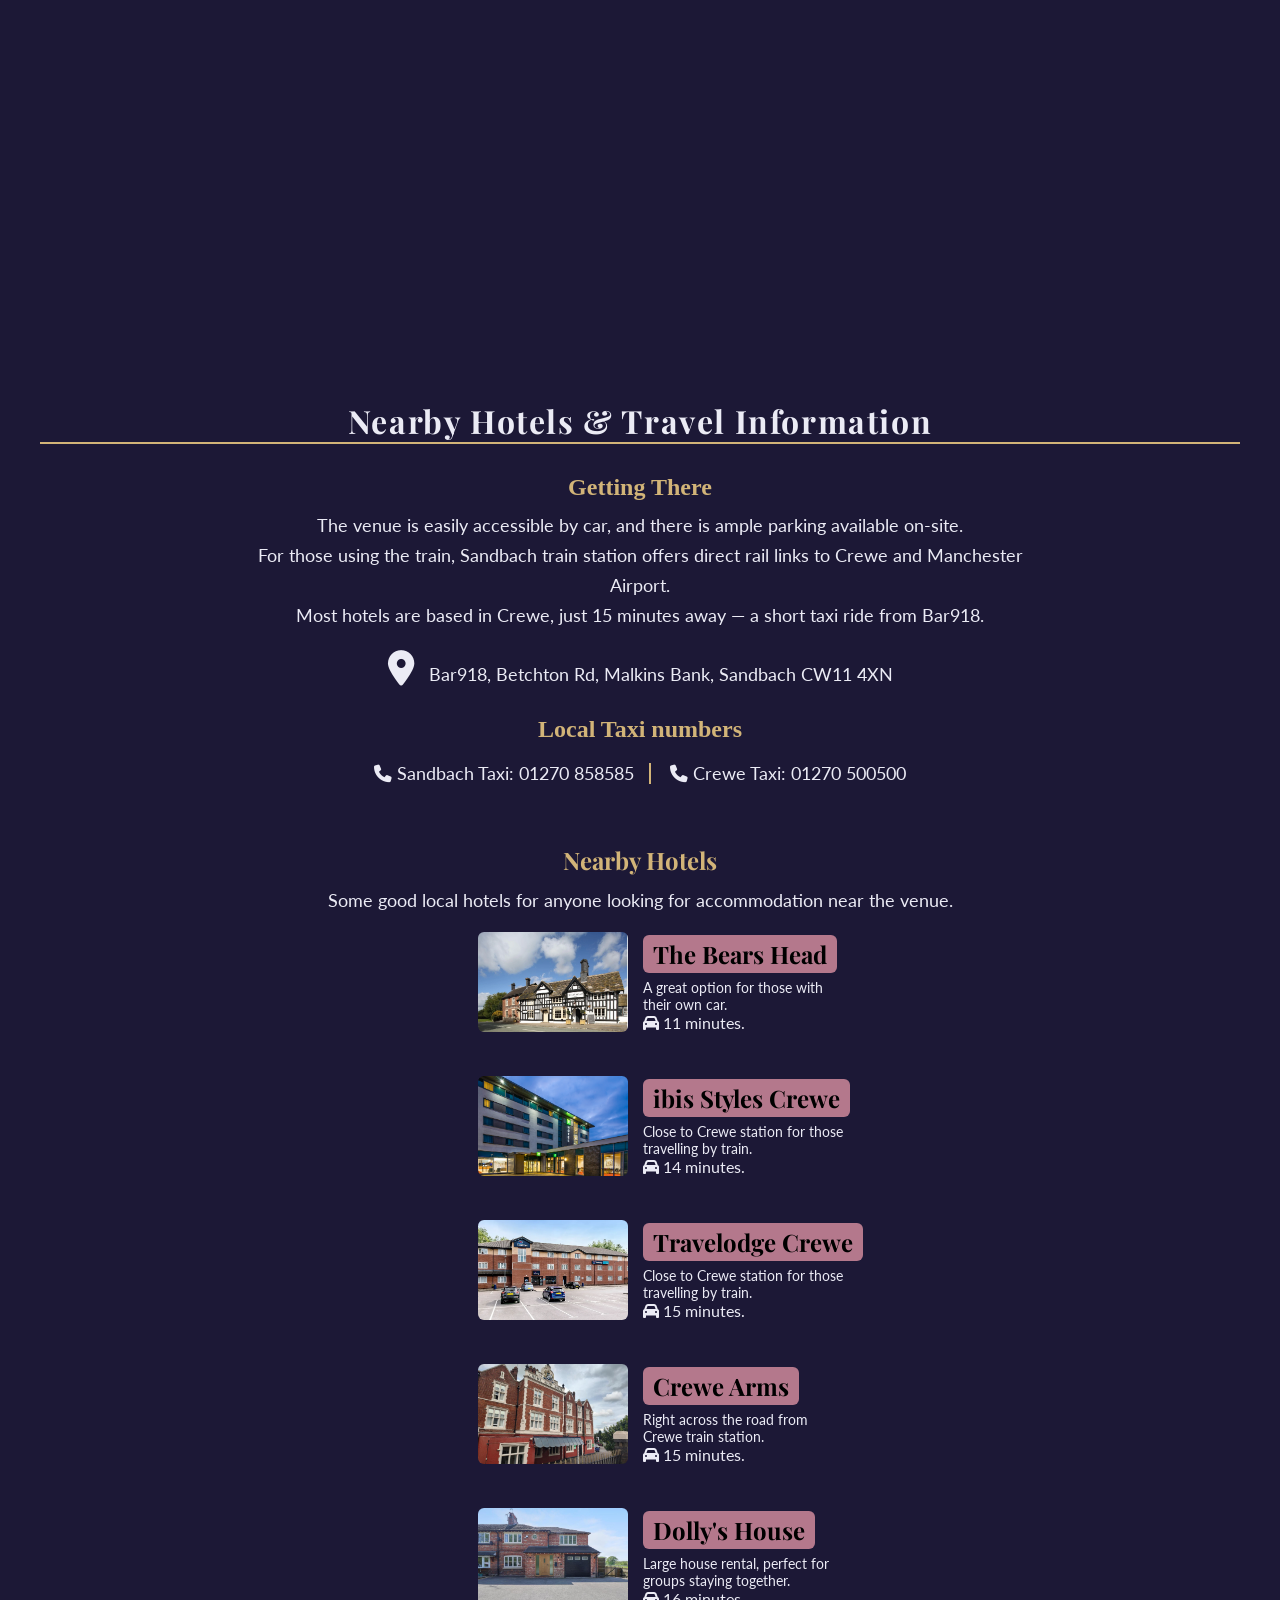
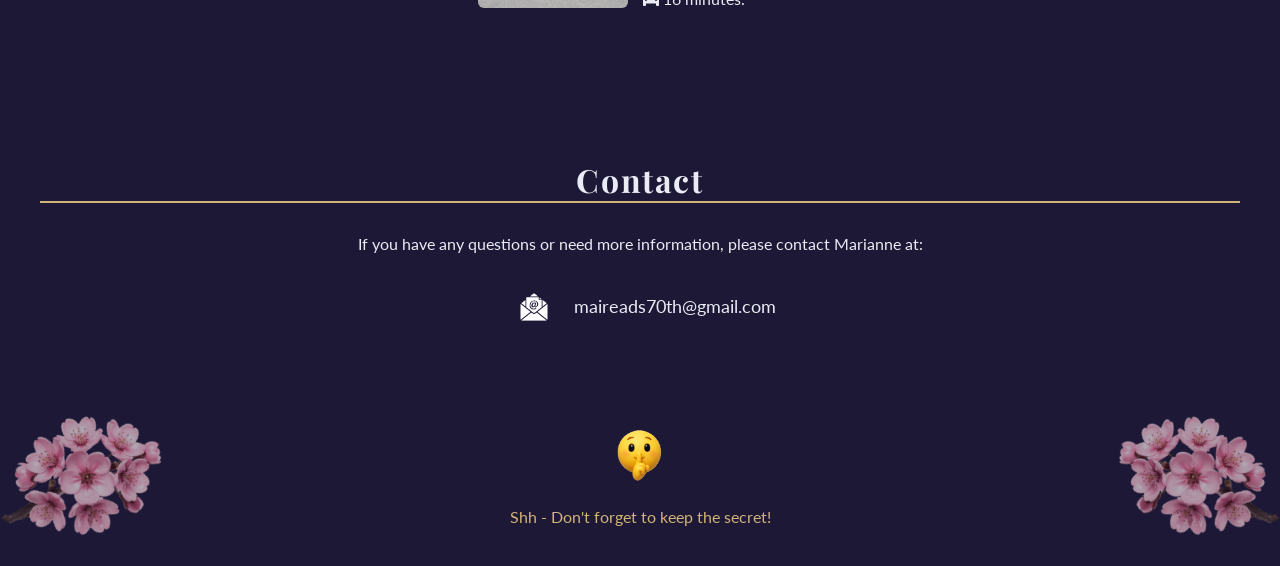
==== commit 42fbee5f: "Final changes to start time and added a hotel" ====
--- a/index.html
+++ b/index.html
@@ -31,7 +31,7 @@
         <img class="photo" src="./resources/images/Mairead1.jpeg" alt="Mairead's Photo">
         <ul id="date-info">
             <li>Saturday, 19th Sept</li>
-            <li>7:00 pm</li>
+            <li>4:30 pm till late</li>
             <li class="venue-full">Bar 918 @ Malkins Bank Golf Course</li>
             <li class="venue-short">Bar 918, Malkins Bank</li>
         </ul>
@@ -42,12 +42,12 @@
     
     <div id="details" class="details section">
         <h2>On the Night</h2>
-        <p>Join us for a brilliant night celebrating Mairead’s 70th — good food, drinks, and music. Let's make this a night to remember!</p>  
+        <p>Join us for a brilliant night to celebrate Mairead’s 70th — good food, drinks, and music. Let's make this a night to remember!</p>  
             
-        <p><span>Please arrive by 7:15pm</span></p>
-        <p>Mairead is due to arrive at 7:30pm. Help us keep the surprise intact by being inside and ready for the big reveal!</p>
+        <p><span>Please arrive by 5:15pm at the latest!</span></p>
+        <p>Mairead is due to arrive at 5:30pm. Help us keep the surprise intact by being inside and ready for the big reveal!</p>
         <p><strong>Running late?</strong></p>
-        <p>Don't panic — just hang back until she’s arrived so we don’t accidentally ruin the big surprise.
+        <p>Don't panic — just hang back in the large car park until she’s arrived so we don’t accidentally ruin the big surprise.
         
         
     </div>
@@ -78,6 +78,21 @@
         <h3 class="hotels-heading">Nearby Hotels</h3>
         <p>Some good local hotels for anyone looking for accommodation near the venue.</p>
         <ul>
+            <li>
+                <a href="https://sp.booking.com/hotel/gb/innkeeper-s-lodge-sandbach-holmes-chapel.en-gb.html?aid=814285&label=mkt123sc-cf93544e-e9db-4563-be19-aa6e55ea9c16&sid=64d1a6b57e8eb251f338f52c61a30b84&all_sr_blocks=37295502_91473628_0_2_0&checkin=2026-09-19&checkout=2026-09-20&dest_id=-2607046&dest_type=city&dist=0&group_adults=2&group_children=0&hapos=3&highlighted_blocks=37295502_91473628_0_2_0&hpos=3&matching_block_id=37295502_91473628_0_2_0&no_rooms=1&req_adults=2&req_children=0&room1=A%2CA&sb_price_type=total&sr_order=popularity&sr_pri_blocks=37295502_91473628_0_2_0__13410&srepoch=1779372990&srpvid=427b644ee0e0021c&type=total&ucfs=1&#hotelTmpl" target="_blank" class="bear-link hotel-link">
+                    <img class="bear hotel-img" src="./resources/images/Bear.webp" alt="The Bears Head hotel picture">
+                </a>
+                <div class="bear-info hotel-name">
+                    <a href="https://sp.booking.com/hotel/gb/innkeeper-s-lodge-sandbach-holmes-chapel.en-gb.html?aid=814285&label=mkt123sc-cf93544e-e9db-4563-be19-aa6e55ea9c16&sid=64d1a6b57e8eb251f338f52c61a30b84&all_sr_blocks=37295502_91473628_0_2_0&checkin=2026-09-19&checkout=2026-09-20&dest_id=-2607046&dest_type=city&dist=0&group_adults=2&group_children=0&hapos=3&highlighted_blocks=37295502_91473628_0_2_0&hpos=3&matching_block_id=37295502_91473628_0_2_0&no_rooms=1&req_adults=2&req_children=0&room1=A%2CA&sb_price_type=total&sr_order=popularity&sr_pri_blocks=37295502_91473628_0_2_0__13410&srepoch=1779372990&srpvid=427b644ee0e0021c&type=total&ucfs=1&#hotelTmpl" target="_blank">
+                        <h3>The Bears Head</h3>
+                    </a>
+                    <article class="hotel-note">
+                        A great option for those with their own car.
+                    </article>
+                    <article class="drive-time"> <i class="fa-solid fa-car"></i> 11 minutes.
+                    </article>
+                </div>
+            </li>
             <li>
                 <a href="https://all.accor.com/booking/en/ibis/hotel/9548?destination=crewe-uk&compositions=1&dateIn=2026-05-05&dateOut=2026-05-06&nights=1&hideWDR=false&accessibleRoom=false" target="_blank" class="ibis-link hotel-link">
                     <img class="ibis hotel-img" src='./resources/images/ibis.jpg' alt="ibis picture">
--- a/resources/styles.css
+++ b/resources/styles.css
@@ -434,6 +434,7 @@
     
 }
 
+
 #hotels .hotel-link {
     border: none;
     padding: 0;   
@@ -781,6 +782,16 @@
         display: block;
     }
 
+    .bear-link {
+        overflow: hidden;
+        border-radius: 6px;
+    }
+
+    .bear {
+        transform: scale(1.2);
+        transform-origin: center bottom;
+    }
+
     .hotel-name {
         text-align: center;
         width: 80%;
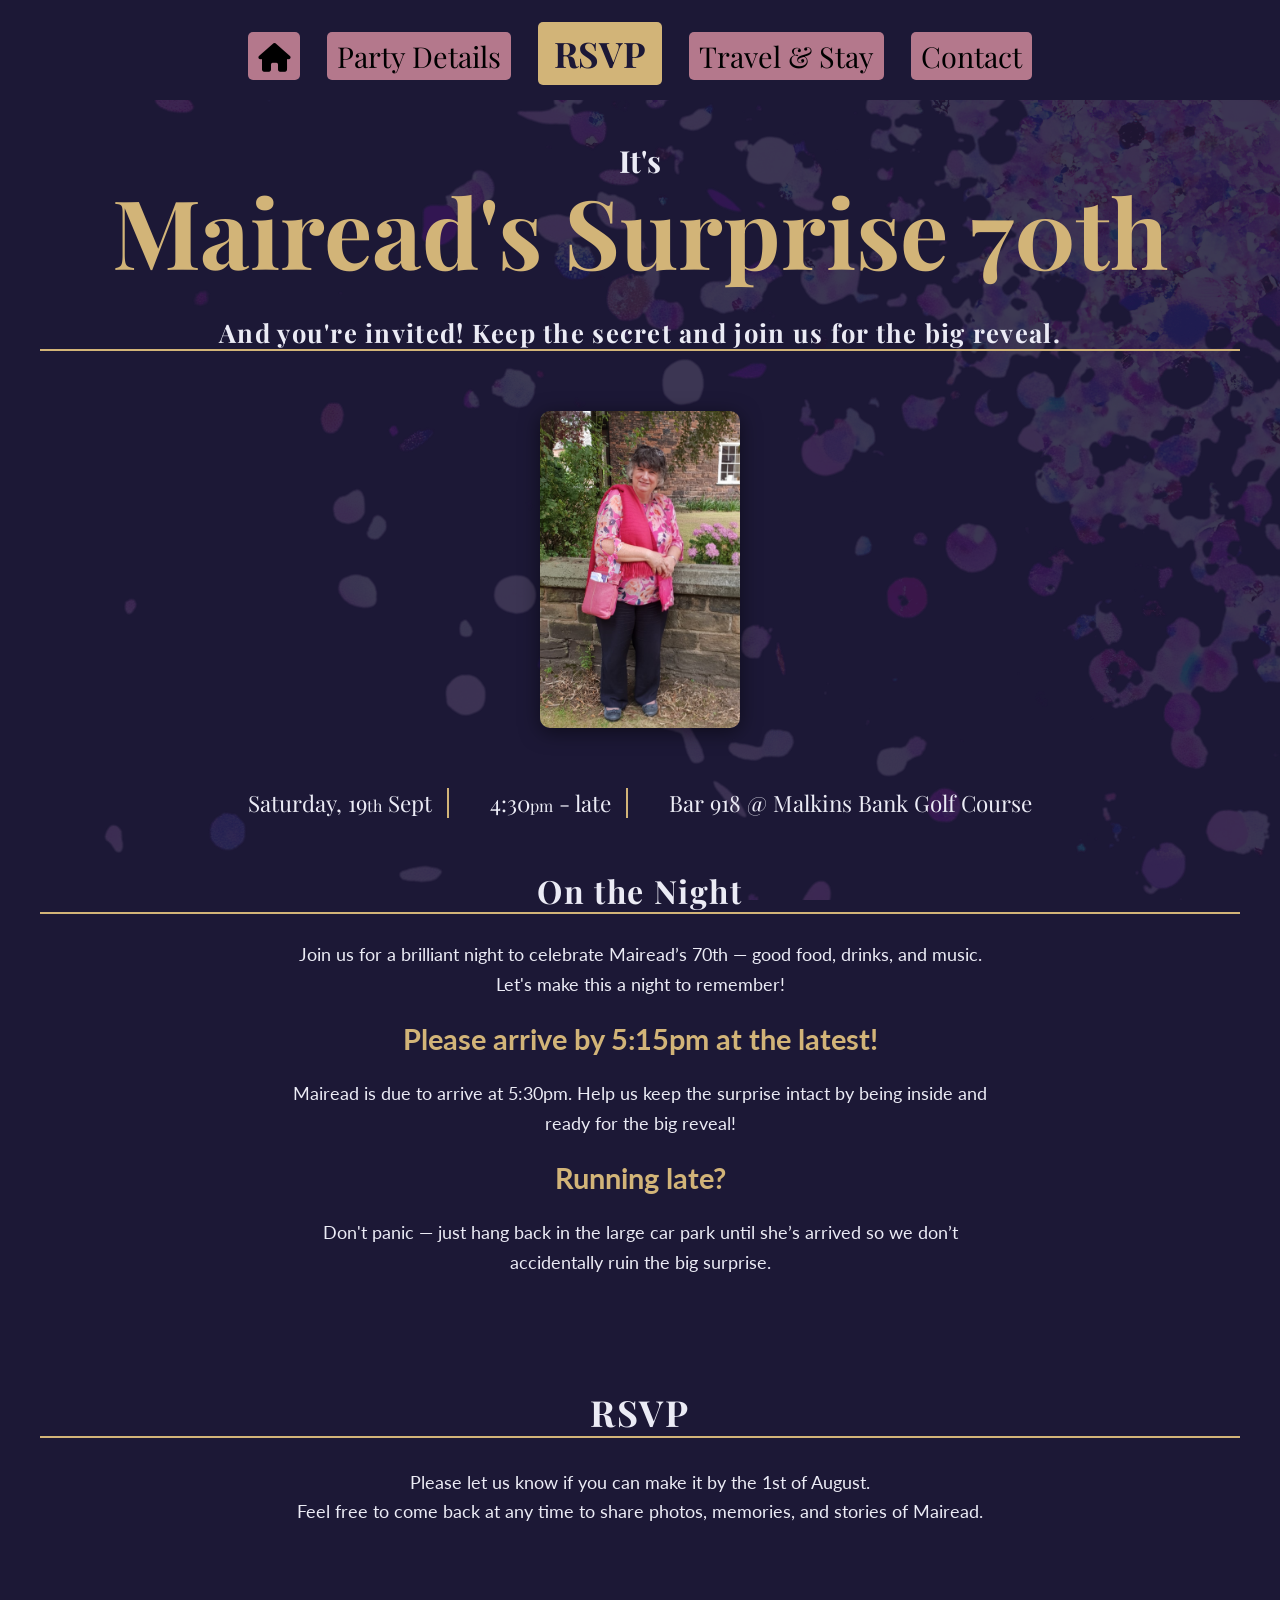
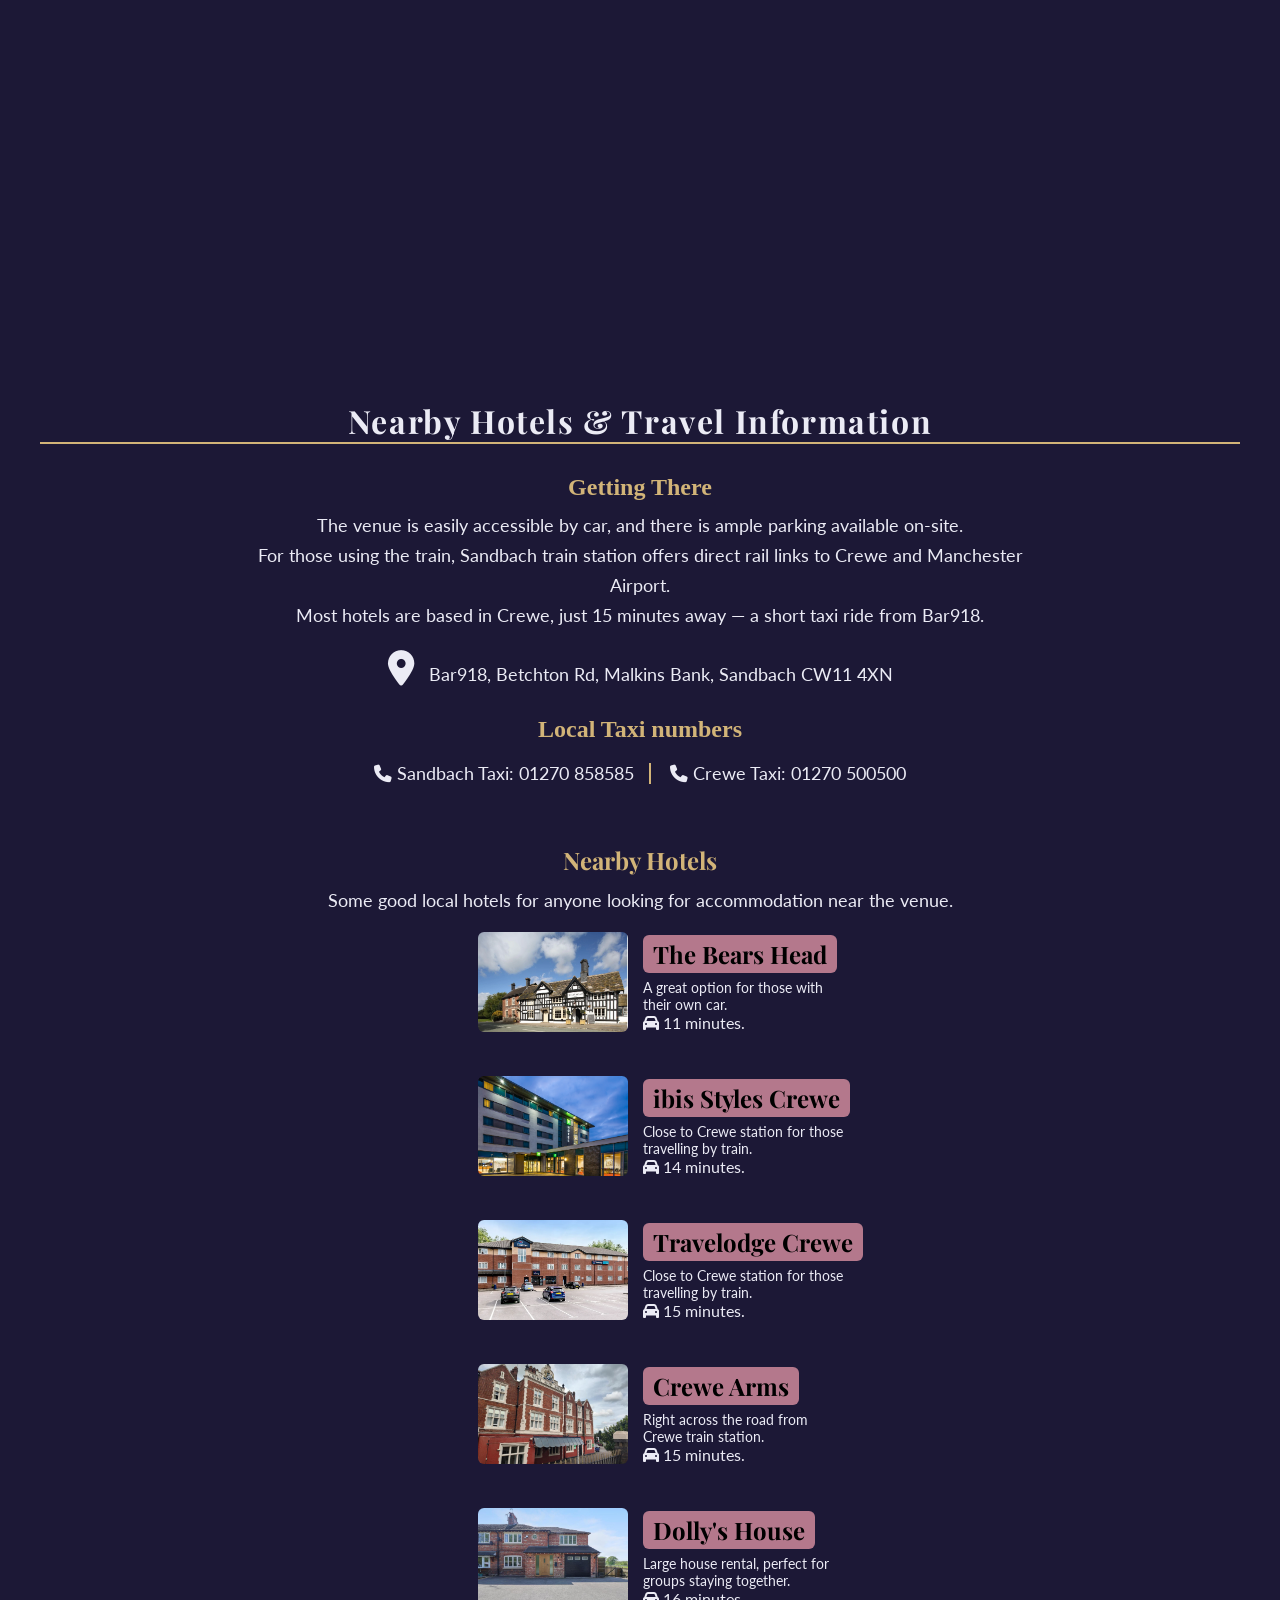
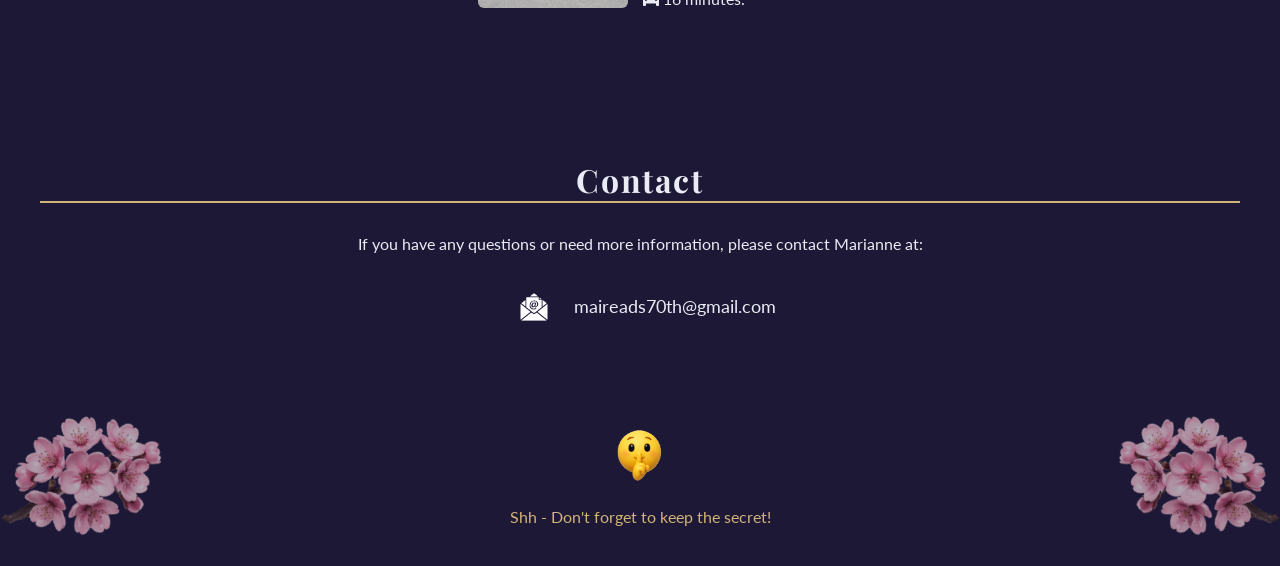
==== commit 42a98971: "Added the small class" ====
--- a/index.html
+++ b/index.html
@@ -30,8 +30,8 @@
         <h2>And you're invited! Keep the secret and join us for the big reveal.</h2>
         <img class="photo" src="./resources/images/Mairead1.jpeg" alt="Mairead's Photo">
         <ul id="date-info">
-            <li>Saturday, 19th Sept</li>
-            <li>4:30 pm till late</li>
+            <li>Saturday, 19<span class="small">th</span> Sept</li>
+            <li>4:30<span class="small">pm</span> - late</li>
             <li class="venue-full">Bar 918 @ Malkins Bank Golf Course</li>
             <li class="venue-short">Bar 918, Malkins Bank</li>
         </ul>
--- a/resources/styles.css
+++ b/resources/styles.css
@@ -210,6 +210,11 @@
     font-size: 1.4rem; 
 }
 
+.small {
+    font-size: 1rem;
+    
+}
+
 strong {
     color: rgb(210, 180, 120);
     font-family: "Lato", sans-serif;
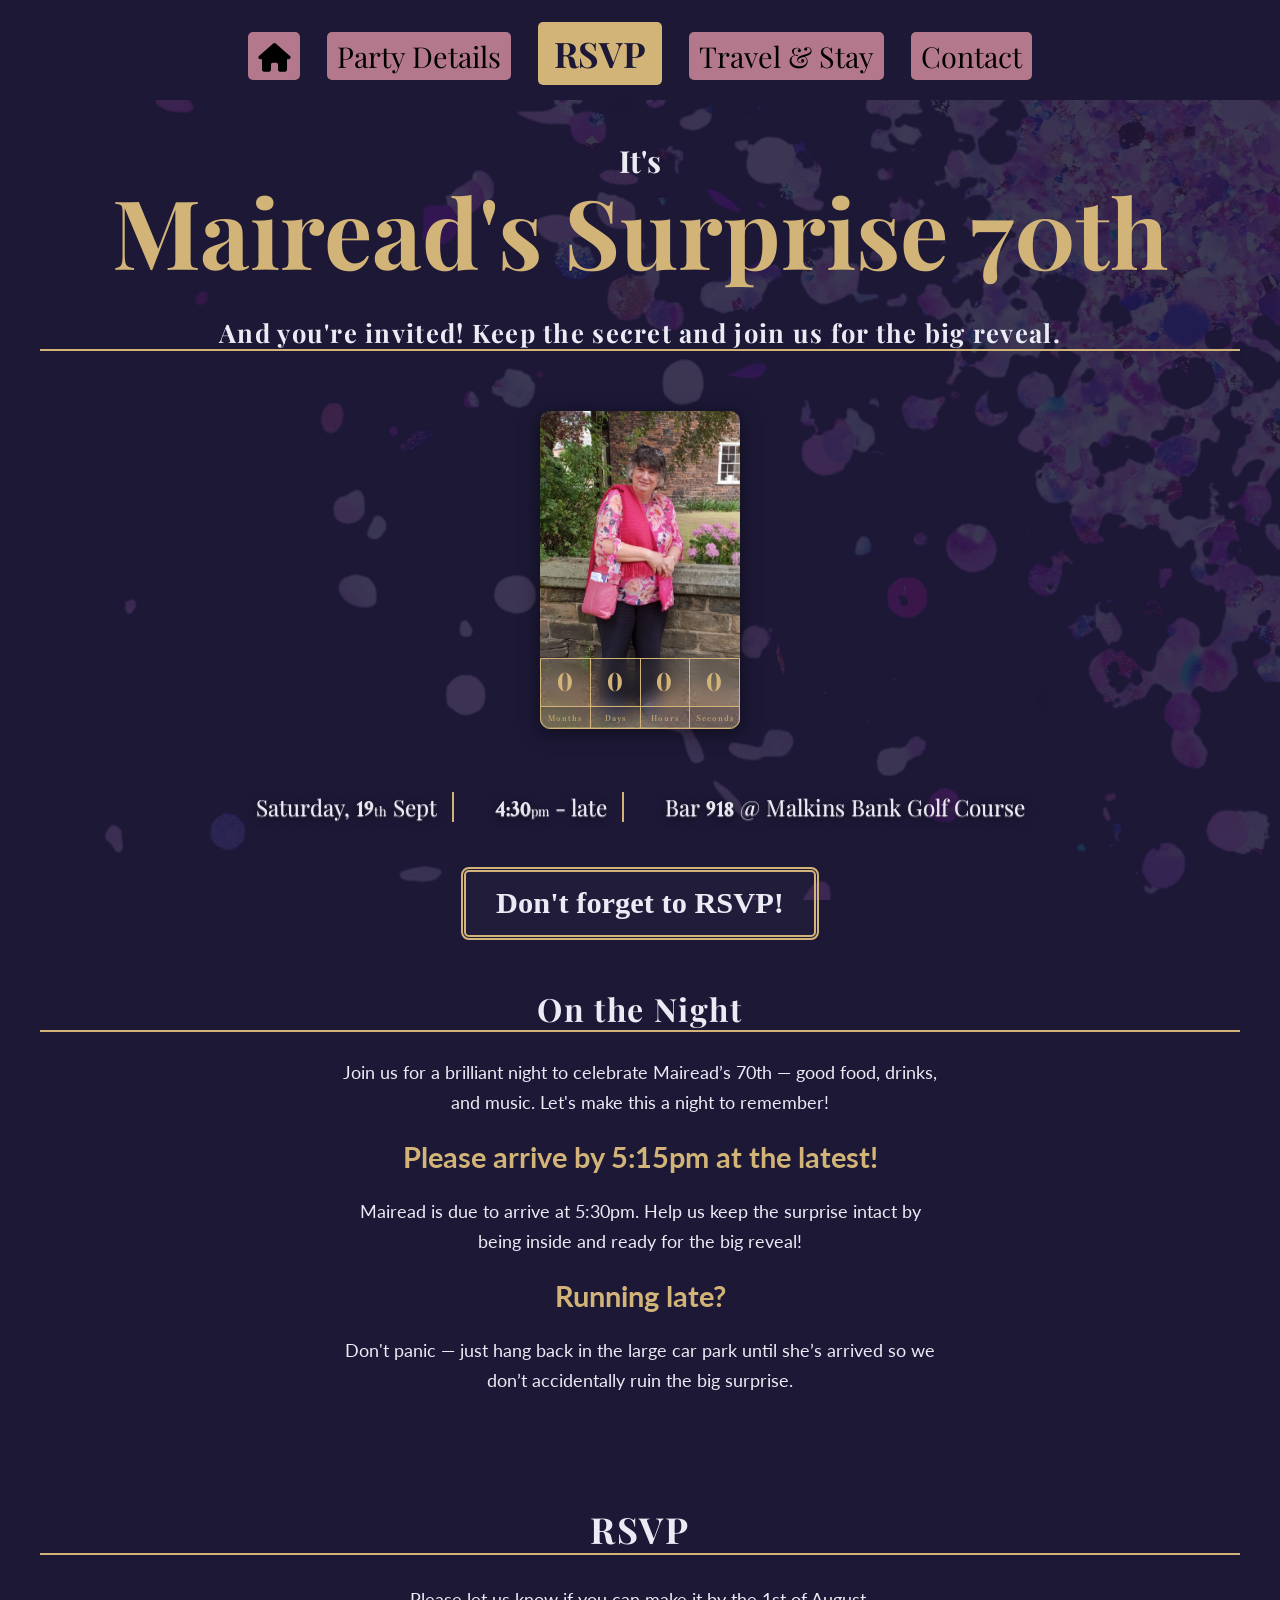
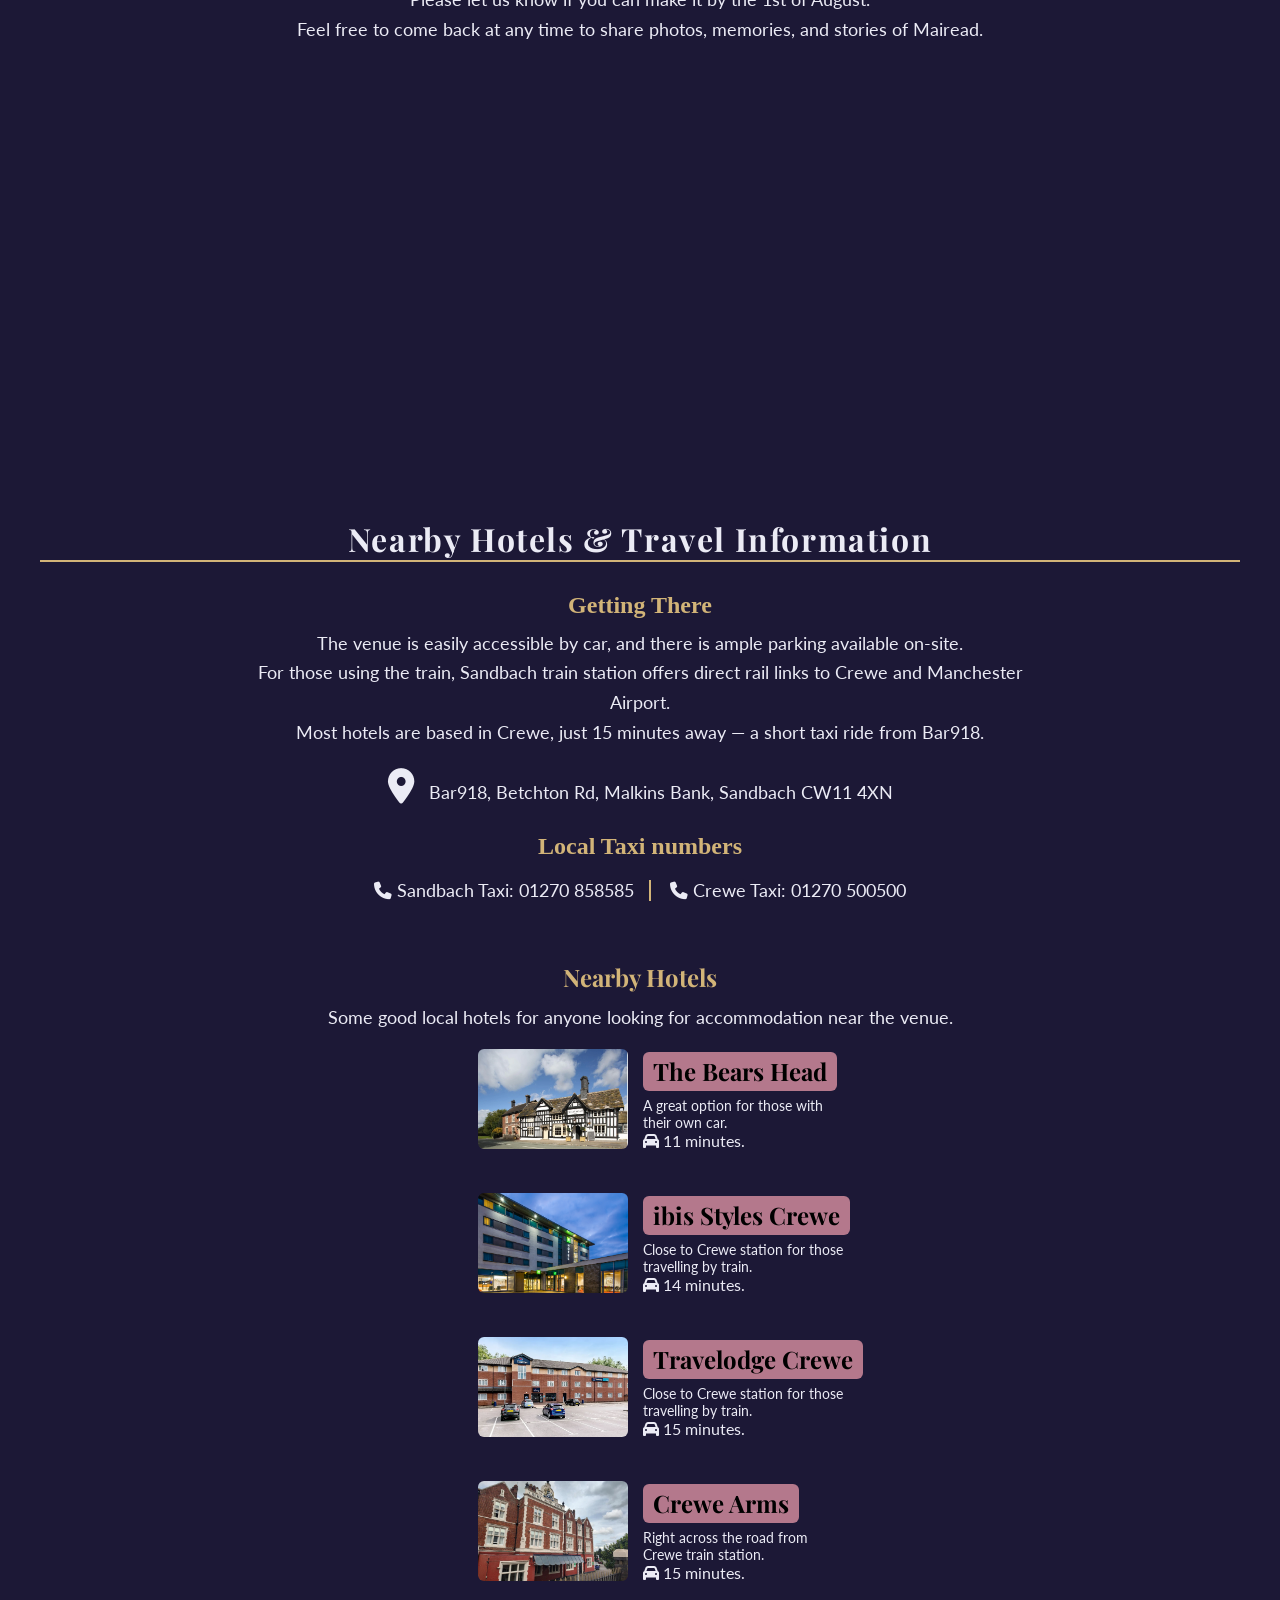
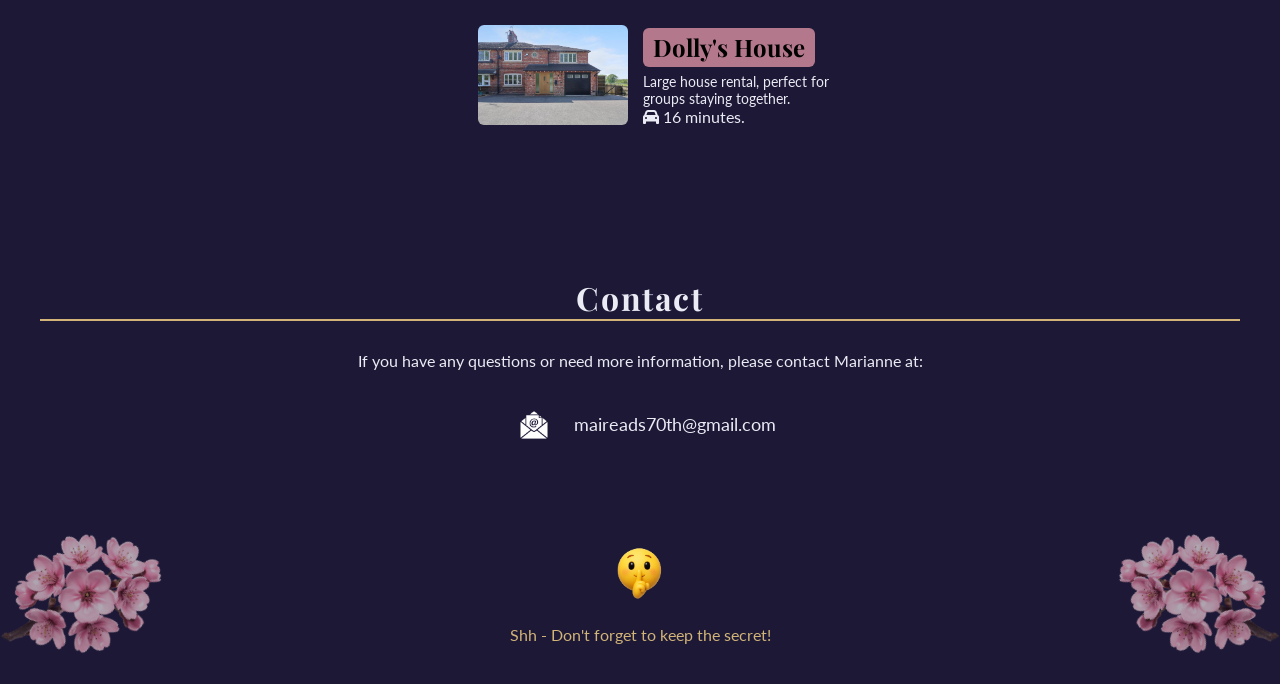
==== commit 60cadece: "Added a countdown and fixed some layout features" ====
--- a/index.html
+++ b/index.html
@@ -5,11 +5,16 @@
     content="width=device-width, initial-scale=1.0">
     
     <title>Mairead's Surprise 70th</title>
+
     <link rel="stylesheet" href="https://cdnjs.cloudflare.com/ajax/libs/font-awesome/6.5.1/css/all.min.css">
     <link rel="stylesheet" href="./resources/styles.css">
     <link href="https://fonts.googleapis.com/css2?family=Noto+Sans+Thai&display=swap" rel="stylesheet">
+    <link href="https://fonts.googleapis.com/css2?family=Bodoni+Moda:ital,opsz@0,6..96;1,6..96&display=swap" rel="stylesheet">
     <link href="https://fonts.googleapis.com/css2?family=Playfair+Display:wght@700&family=Lato:wght@400;700&display=swap" rel="stylesheet">
     <link href="https://fonts.googleapis.com/css2?family=Noto+Sans+Thai:wght@700&family=Pattaya&display=swap" rel="stylesheet">
+    <link href="https://fonts.googleapis.com/css2?family=EB+Garamond:ital,wght@0,400..800;1,400..800&display=swap" rel="stylesheet">
+    <link href="https://fonts.googleapis.com/css2?family=Crimson+Text:ital,wght@0,400;0,600;0,700;1,400;1,600;1,700&display=swap" rel="stylesheet">
+    <script src="./resources/script.js" defer></script>
 </head>
 <body>
     <img src="./resources/images/confet.png" class="confet">
@@ -28,13 +33,43 @@
         <h3 class="its">It's</h3>
         <h1>Mairead's Surprise 70th</h1>
         <h2>And you're invited! Keep the secret and join us for the big reveal.</h2>
-        <img class="photo" src="./resources/images/Mairead1.jpeg" alt="Mairead's Photo">
+        <div id="count-and-photo">
+            <img class="photo" src="./resources/images/Mairead1.jpeg" alt="Mairead's Photo">
+            
+            <!--<h1 id="count-title">Countdown to the big day</h1>''-->
+        
+            <div id="countdown-cards">
+                <div class="count-card">
+                    <h2 class="time" id="month-num">0</h2>
+                    <p>Months</p>
+                </div>
+
+                <div class="count-card">
+                    <h2 class="time" id="day-num">0</h2>
+                    <p>Days</p>
+                </div>
+
+                <div class="count-card">
+                    <h2 class="time" id="hour-num">0</h2>
+                    <p>Hours</p>
+                </div>
+
+                <div class="count-card">
+                    <h2 class="time" id="second-num">0</h2>
+                    <p>Seconds</p>
+                </div>
+
+            
+            </div>
+        </div>
+        
         <ul id="date-info">
-            <li>Saturday, 19<span class="small">th</span> Sept</li>
-            <li>4:30<span class="small">pm</span> - late</li>
-            <li class="venue-full">Bar 918 @ Malkins Bank Golf Course</li>
-            <li class="venue-short">Bar 918, Malkins Bank</li>
-        </ul>
+            <li>Saturday, <span class="nums">19</span><span class="small">th</span> Sept</li>
+            <li><span class="nums">4:30</span><span class="small">pm</span> - late</li>
+            <li class="venue-full"><a href="https://maps.app.goo.gl/F2hmdUnCpJQQcrMc8" target="_blank" class="bar-name">Bar <span class="nums">918</span> @ Malkins Bank Golf Course</a></li>
+            <li class="venue-short"><a href="https://maps.app.goo.gl/F2hmdUnCpJQQcrMc8" target="_blank" class="bar-name">Bar <span class="nums">918</span>, Malkins Bank</a></li>
+        </ul>
+         <h3 id="reminder"><a href="#rsvp">Don't forget to RSVP!</a></h3>
 
     </header>
     
@@ -42,15 +77,16 @@
     
     <div id="details" class="details section">
         <h2>On the Night</h2>
+        
         <p>Join us for a brilliant night to celebrate Mairead’s 70th — good food, drinks, and music. Let's make this a night to remember!</p>  
             
         <p><span>Please arrive by 5:15pm at the latest!</span></p>
         <p>Mairead is due to arrive at 5:30pm. Help us keep the surprise intact by being inside and ready for the big reveal!</p>
         <p><strong>Running late?</strong></p>
-        <p>Don't panic — just hang back in the large car park until she’s arrived so we don’t accidentally ruin the big surprise.
-        
-        
-    </div>
+        <p>Don't panic — just hang back in the large car park until she’s arrived so we don’t accidentally ruin the big surprise.</p>
+    </div>   
+    
+    
     <div id="rsvp" class="section">
         <h2>RSVP</h2>
         <p>Please let us know if you can make it by the 1st of August.</p>
@@ -163,7 +199,9 @@
             <img class="email" src="./resources/images/email.png" alt="email icon">
                 maireads70th@gmail.com</a>
         </div>
-    </div>
+        
+    </div>
+    
     <footer>
         <img id="left-flower" src="./resources/images/cherry-flower.png">
         <div id="footer-text">
@@ -171,7 +209,7 @@
             <p>Shh - Don't forget to keep the secret!</p>
         </div>
         <img id="right-flower" src="./resources/images/cherry-flower.png">
-
+        
     </footer>
 </body>
 </html>
--- a/resources/styles.css
+++ b/resources/styles.css
@@ -188,30 +188,145 @@
 .venue-full {
     border-right: none;
 }
-
 /* Photo of Mum */
+
+#count-and-photo {
+    width: 200px;
+    display: block;
+    margin: 60px auto;
+    position: relative;
+}
 
 .photo {
     width: 200px;
     height: auto;
     object-fit: cover;
     position: relative;
-    display: block;
-    margin: 60px auto;
     left: 0;
     border-radius: 10px;
     box-shadow: 0 4px 20px rgba(0,0,0,0.5);
 }
 
+/* Countdown */
+
+/*#count-title {
+    font-size: 1rem;
+    font-family: "Lato", sans-serif;
+    font-weight: normal;
+   /* color: rgb(28, 24, 54); */
+    /*color: rgb(235, 235, 245);
+    margin-bottom: 10px;
+    margin-top: 10px;
+    text-align: center;
+}*/
+
+#countdown-cards {
+    /* background-color: rgb(180, 120, 140); */
+    display: flex;
+    justify-content: center;
+    width: 200px;   
+    text-align: center;
+    position: absolute;
+    bottom: 4px;
+}
+
+.count-card {
+    background: rgba(255,255,255,0.02);
+    backdrop-filter: blur(8px);
+    display: flex;
+    justify-content: center;
+    flex-direction: column;
+    font-weight: bold;
+    color: rgb(180, 120, 140);
+    margin: 0;
+    flex: 1;
+    min-width: 0;
+    border: 1px solid rgb(210, 180, 120);
+    overflow: hidden;
+}
+
+.count-card:not(:first-child) {
+    margin-left: -1px;
+}
+
+.count-card p {
+    background: rgba(28, 24, 54, 0.3);
+    font-family: 'Bodoni Moda', serif;
+    font-size: 0.5rem;
+    align-items: center;
+    margin: 0;
+    color: rgb(210, 180, 120);
+    letter-spacing: 1px;
+    font-weight: 400;
+    padding-top: 5px;
+    padding-bottom: 2px;
+}
+
+.time {
+    font-family: 'Bodoni Moda', serif;
+    justify-content: center;
+    align-items: center;
+    font-size: 1.5rem;
+    padding-top: 5px;
+    padding-bottom: 5px;
+    color: rgb(210, 180, 120);
+    border-bottom: 1px solid rgb(210, 180, 120);
+    margin: 0;
+}
+
+.count-card:first-child {
+    border-bottom-left-radius: 10px;
+}
+
+.count-card:last-child {
+    border-bottom-right-radius: 10px;
+}
+           
+/* RSVP Reminder */
+
+#reminder a {
+    text-decoration: none;
+    color: rgb(235, 235, 245);
+    border: 5px double rgb(210, 180, 120);
+    font-size: 1.9rem;
+    background: rgba(255,255,255,0.02);
+    backdrop-filter: blur(4px);
+    padding: 0.9rem 1.9rem;
+    border-radius: 8px;
+    font-weight: 600;
+    transition: 0.3s ease; 
+   
+}
+
+#reminder a:hover {
+    transform: translateY(-2px);
+    box-shadow: 0 0 20px rgba(212,175,55,0.4);
+}
+
 /* Date Time and Location*/
 
 #date-info {
-    scroll-margin-top: 160px;
+    scroll-margin-top: 150px;
     font-size: 1.4rem; 
+    margin-bottom: 60px;
+    text-shadow: 
+    0 1px 1px rgba(255, 255, 255, 0.593),  /* The "Highlight" on top */
+    0 2px 10px rgba(10, 0, 0, 0.8);      /* The "Shadow" underneath */
+  
+}
+
+.nums {
+    font-family: "Crimson Text", serif;
+    font-weight: 800;
+}
+
+.bar-name {
+    text-decoration: none;
+    color: rgb(235, 235, 245);
 }
 
 .small {
-    font-size: 1rem;
+    font-size: 0.8rem;
     
 }
 
@@ -240,7 +355,7 @@
 .details p {
     text-align: center;
     padding: 0 100px;
-    max-width: 900px; 
+    max-width: 800px; 
     margin: 0 auto;
     font-size: 1.1rem;
     margin-top: 15px;
@@ -568,9 +683,12 @@
 
 @media (max-width: 820px) {
 
-    
+    #reminder a{
+        font-size: 1.6rem;
+    }
+
     #date-info {
-        scroll-margin-top: 150px;
+        scroll-margin-top: 140px;
     }
 
     .hotel-name a:hover {
@@ -604,6 +722,10 @@
 }    
 
 @media (max-width: 755px) {
+
+    #reminder a{
+        font-size: 1.3rem;
+    }
 
     nav a {
         padding: 4px 8px;
@@ -758,7 +880,11 @@
     }
 
     #rsvp {
-        scroll-margin-top: 110px;
+        scroll-margin-top: 70px;
+    }
+
+    #travel {
+        scroll-margin-top: 60px;
     }
 
     .taxis li {
@@ -828,6 +954,10 @@
         font-size: 1.1rem;
         padding: 10px 17px;
     }
+
+    #date-info {
+        scroll-margin-top: 145px;
+    }
 }
 
 @media (max-width: 430px) {
@@ -835,9 +965,15 @@
         font-size: 0.9rem;
         padding: 10px 10px;
     }
+
+
 }
 
 @media (max-width: 400px) {
+
+    #reminder a{
+        font-size: 1.2rem;
+    }
 
     #hotels li {
         flex-direction: column;
@@ -865,6 +1001,10 @@
         font-size: 0.9rem;
     }
 
+    #travel {
+        scroll-margin-top: 60px;
+    }
+
     .hotel-name a:hover {
         padding: 8px 12px;
     }
@@ -883,6 +1023,23 @@
 
 @media (max-width: 360px) {
 
+    #reminder a{
+        font-size: 1rem;
+    }
+
+    #date-info {
+        scroll-margin-top: 140px;
+    }
+
+    nav a {
+        font-size: 0.8rem;
+        padding: 8px 8px;
+    }
+
+}
+
+@media (max-width: 320px) {
+
     nav a {
         font-size: 0.6rem;
         padding: 6px 6px;
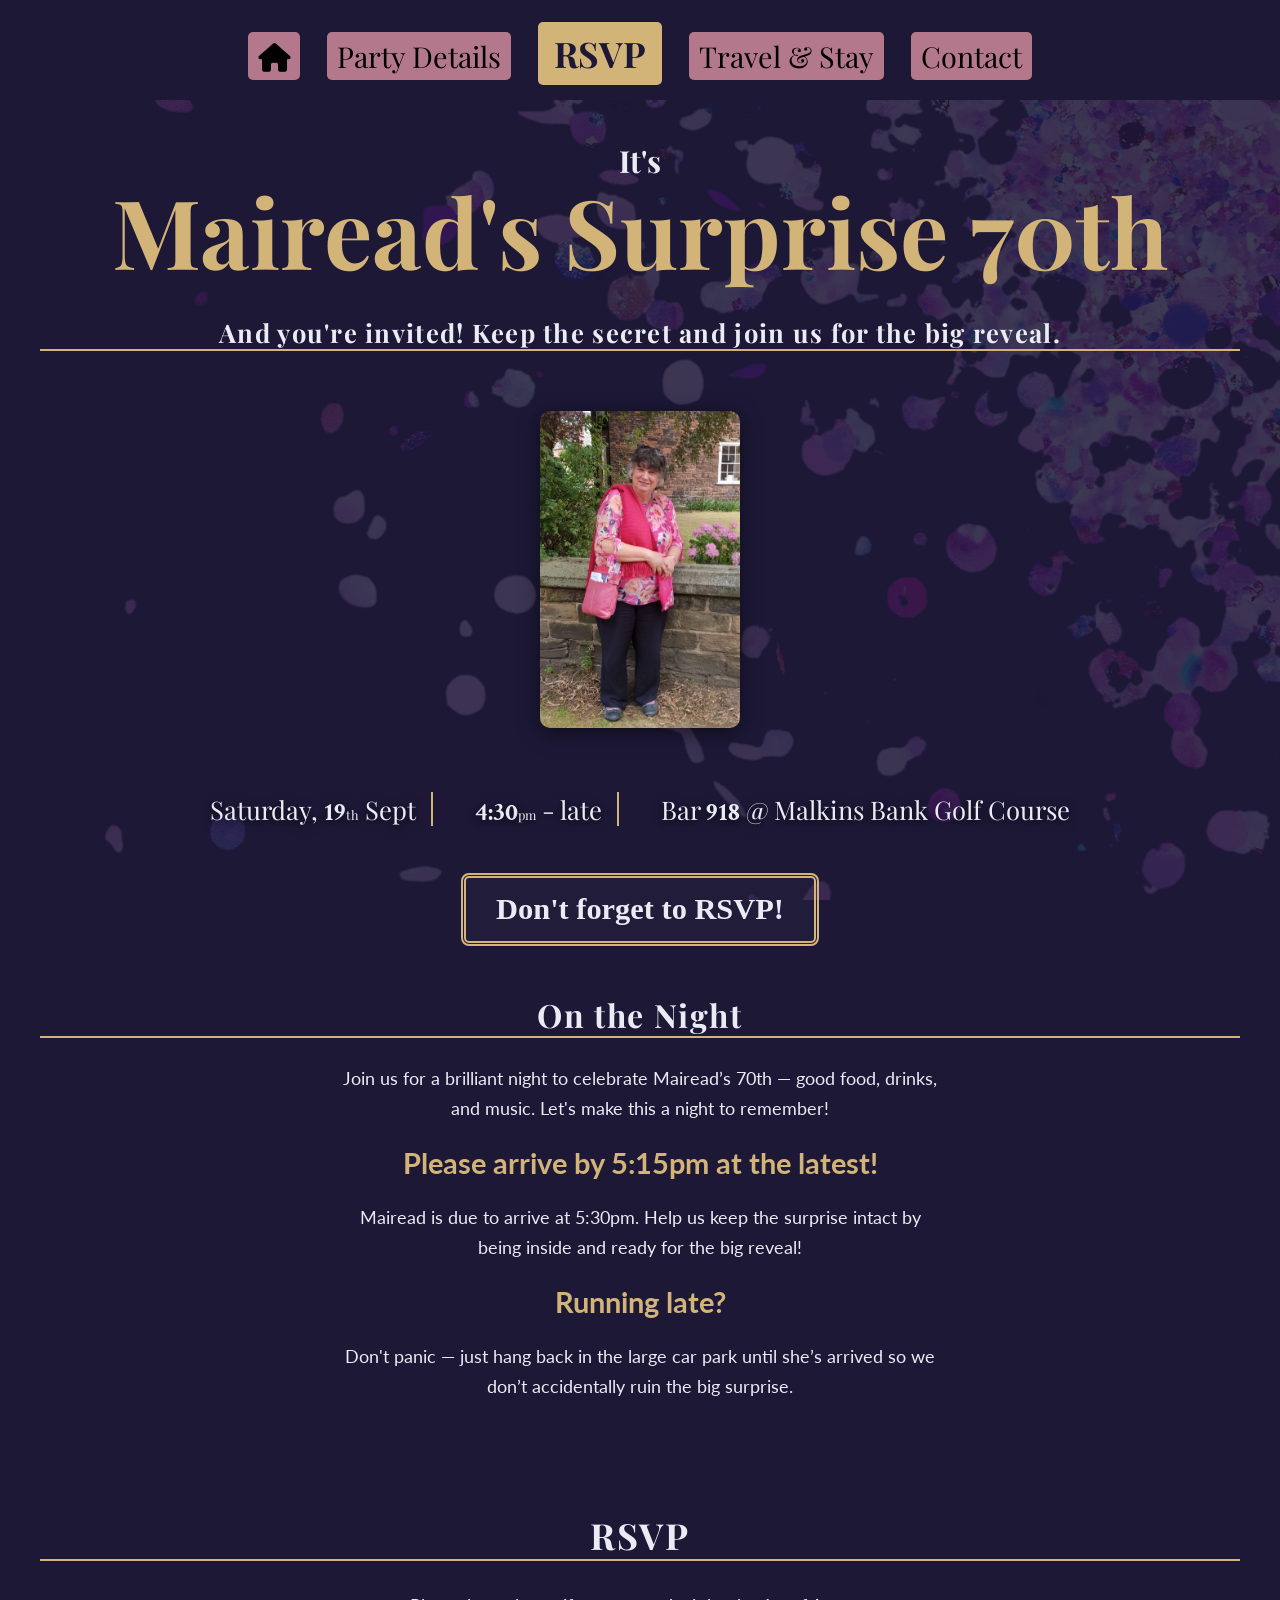
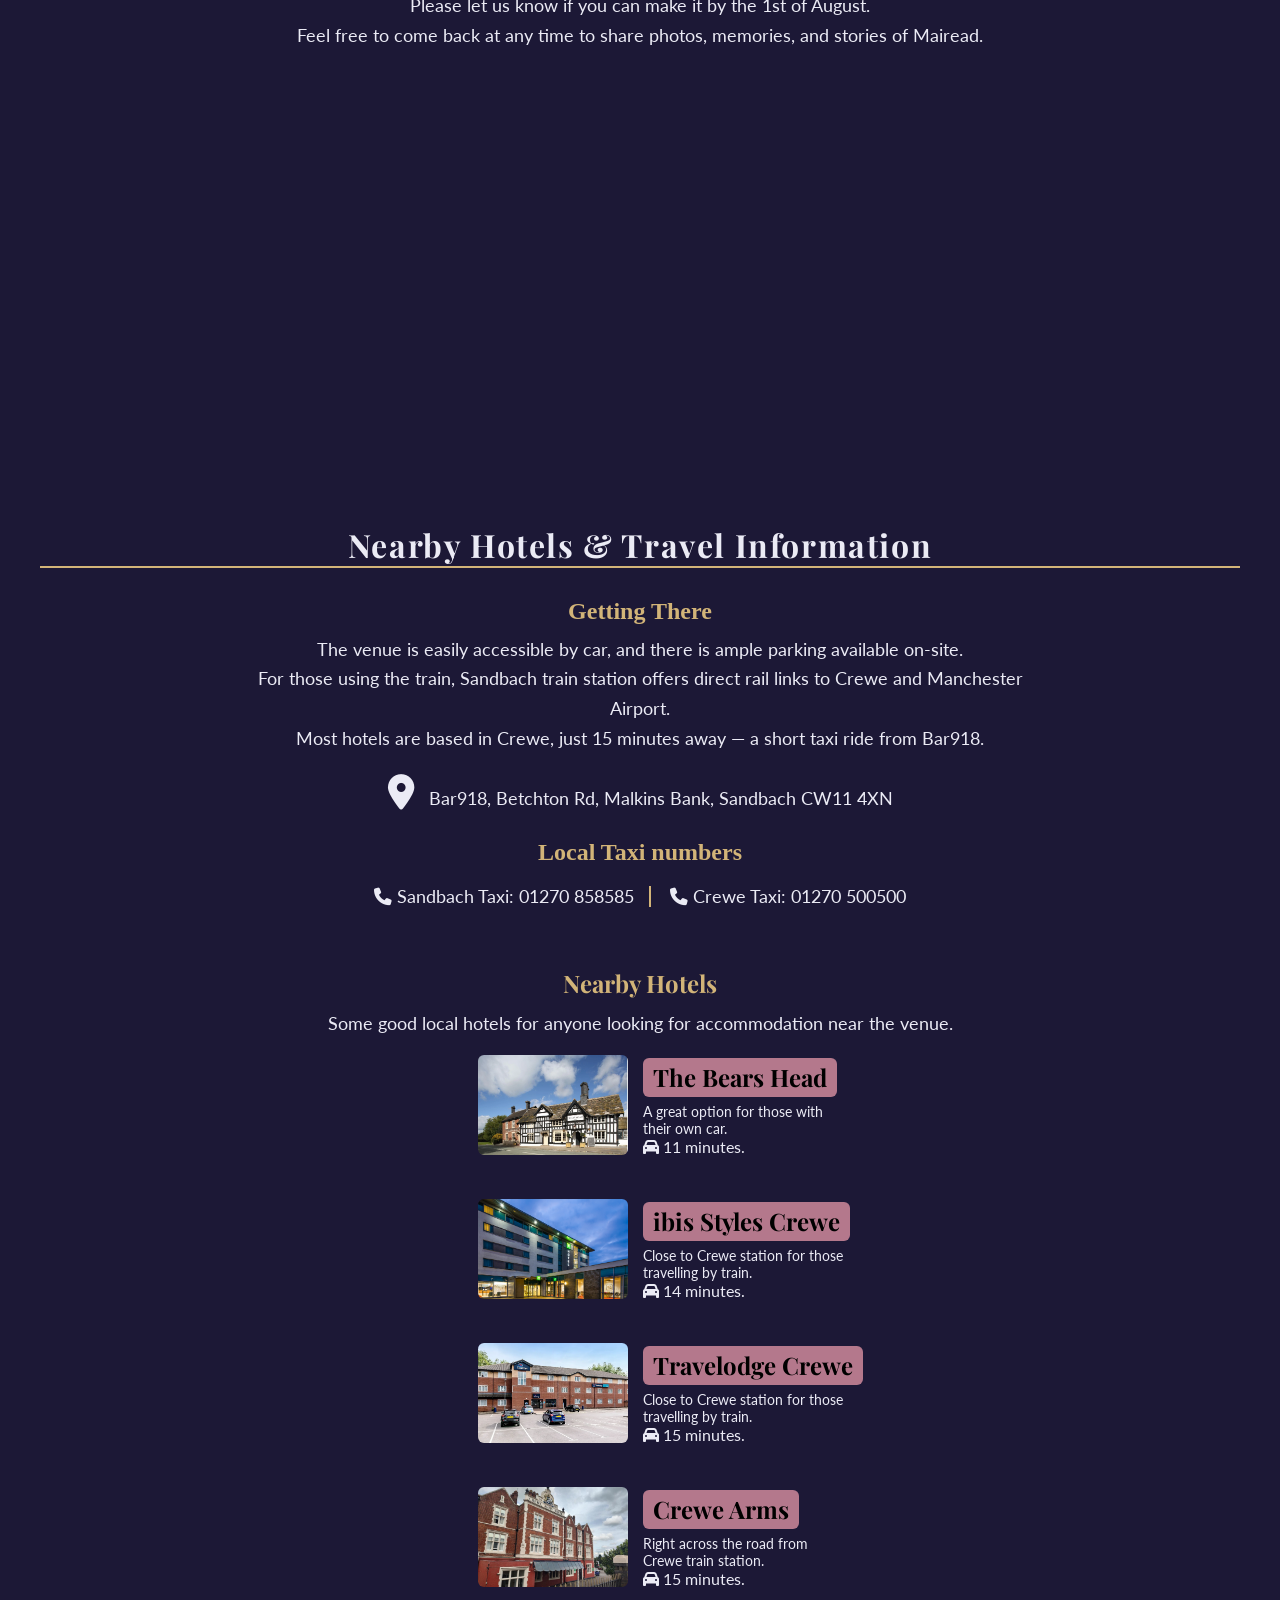
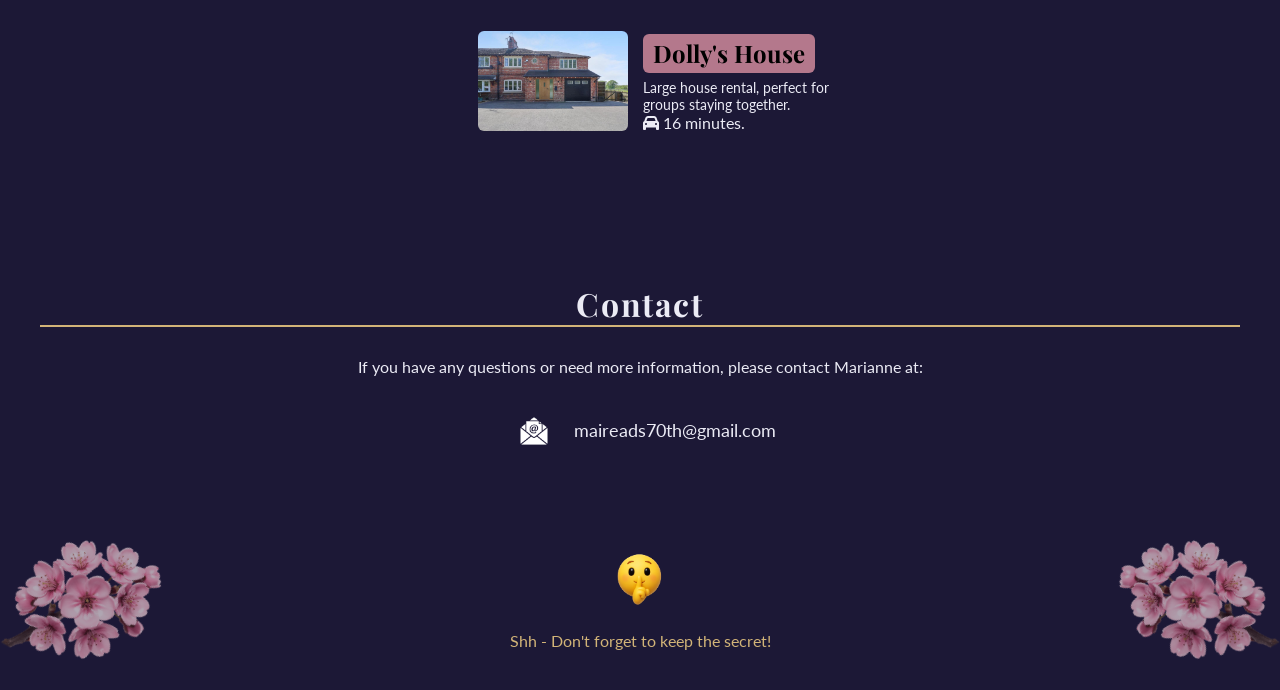
==== commit abe7dd17: "Fixed cards to change when cards reach 0" ====
--- a/index.html
+++ b/index.html
@@ -36,25 +36,26 @@
         <div id="count-and-photo">
             <img class="photo" src="./resources/images/Mairead1.jpeg" alt="Mairead's Photo">
             
-            <!--<h1 id="count-title">Countdown to the big day</h1>''-->
+            
         
             <div id="countdown-cards">
-                <div class="count-card">
-                    <h2 class="time" id="month-num">0</h2>
-                    <p>Months</p>
-                </div>
-
-                <div class="count-card">
+
+                <div class="count-card" id="day-card">
                     <h2 class="time" id="day-num">0</h2>
                     <p>Days</p>
                 </div>
 
-                <div class="count-card">
+                <div class="count-card" id="hour-card">
                     <h2 class="time" id="hour-num">0</h2>
                     <p>Hours</p>
                 </div>
 
-                <div class="count-card">
+                <div class="count-card" id="minute-card">
+                    <h2 class="time" id="minute-num">0</h2>
+                    <p>Minutes</p>
+                </div>
+
+                <div class="count-card" id="second-card">
                     <h2 class="time" id="second-num">0</h2>
                     <p>Seconds</p>
                 </div>
--- a/resources/styles.css
+++ b/resources/styles.css
@@ -243,6 +243,8 @@
     min-width: 0;
     border: 1px solid rgb(210, 180, 120);
     overflow: hidden;
+    border-bottom-left-radius: 0;
+    border-bottom-right-radius: 0;
 }
 
 .count-card:not(:first-child) {
@@ -274,14 +276,50 @@
     margin: 0;
 }
 
-.count-card:first-child {
+.first-visible {
+    border-bottom-left-radius: 10px !important;
+}
+
+/* JavaScript will apply this to whichever card is currently on the far right */
+.last-visible {
+    border-bottom-right-radius: 10px !important;
+}
+          
+.count-card:only-child {
     border-bottom-left-radius: 10px;
-}
-
-.count-card:last-child {
     border-bottom-right-radius: 10px;
 }
-           
+
+/* The Instant "Time's Up" Text Styling */
+/* The "Time's Up" Card Styling */
+.times-up-card {
+    width: 100%;
+    height: 100%;
+    display: flex;
+    align-items: center;
+    justify-content: center;
+    box-sizing: border-box;
+    padding: 20px;
+    background: rgba(28, 24, 54, 0.8);
+    border: 1px solid rgb(210, 180, 120);
+    border-radius: 10px;
+    text-align: center;
+    box-sizing: border-box; /* Prevents the card from breaking layout width */
+}
+
+/* The text inside the card */
+.times-up-card h2 {
+    font-size: 2.5rem;
+    color: rgb(210, 180, 120);
+    margin: 0;
+    letter-spacing: 2px;
+    text-transform: uppercase;
+    font-weight: bold;
+    border: none !important;
+    text-decoration: none !important;
+    border-bottom: none !important;
+}
+
 /* RSVP Reminder */
 
 #reminder a {
@@ -307,10 +345,10 @@
 
 #date-info {
     scroll-margin-top: 150px;
-    font-size: 1.4rem; 
+    font-size: 1.6rem; 
     margin-bottom: 60px;
     text-shadow: 
-    0 1px 1px rgba(255, 255, 255, 0.593),  /* The "Highlight" on top */
+    
     0 2px 10px rgba(10, 0, 0, 0.8);      /* The "Shadow" underneath */
   
 }
@@ -751,7 +789,7 @@
     }
 
     #date-info {
-        font-size: 1.2rem;
+        font-size: 1.5rem;
     }
 }
     
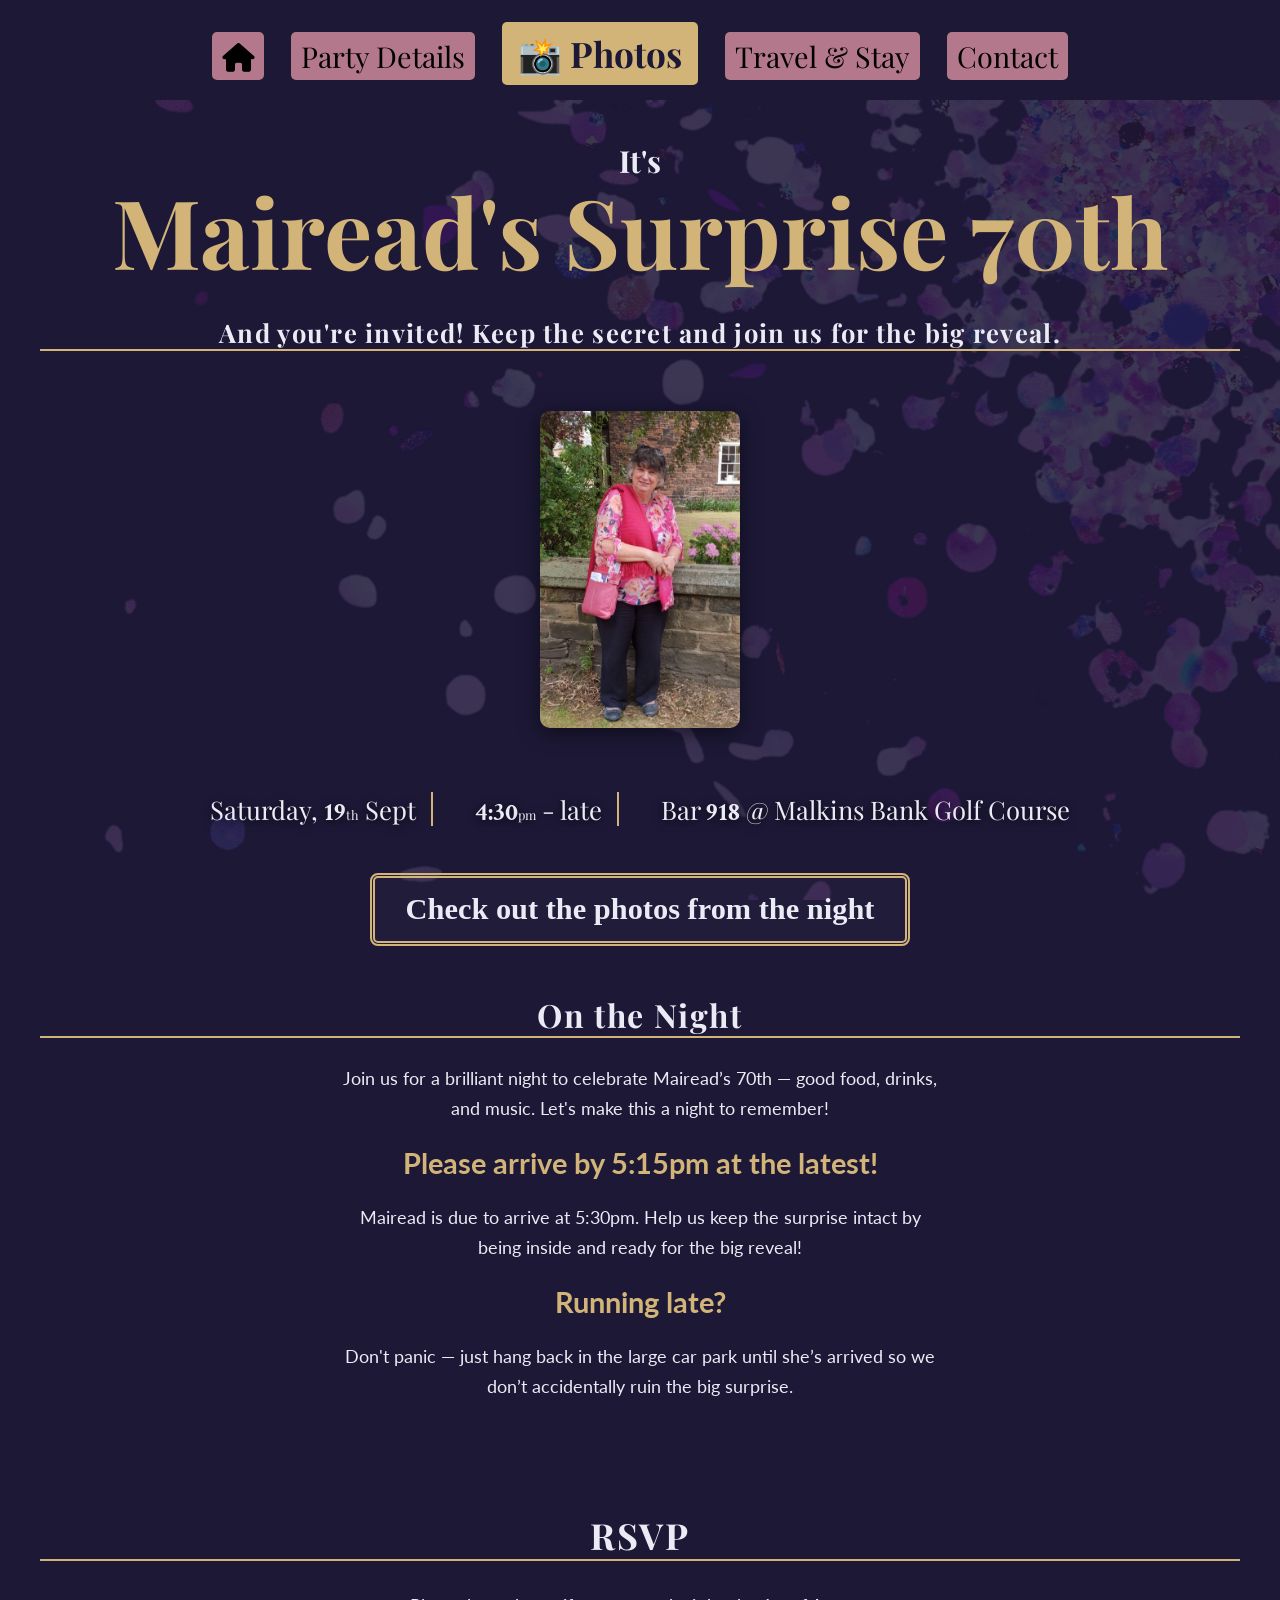
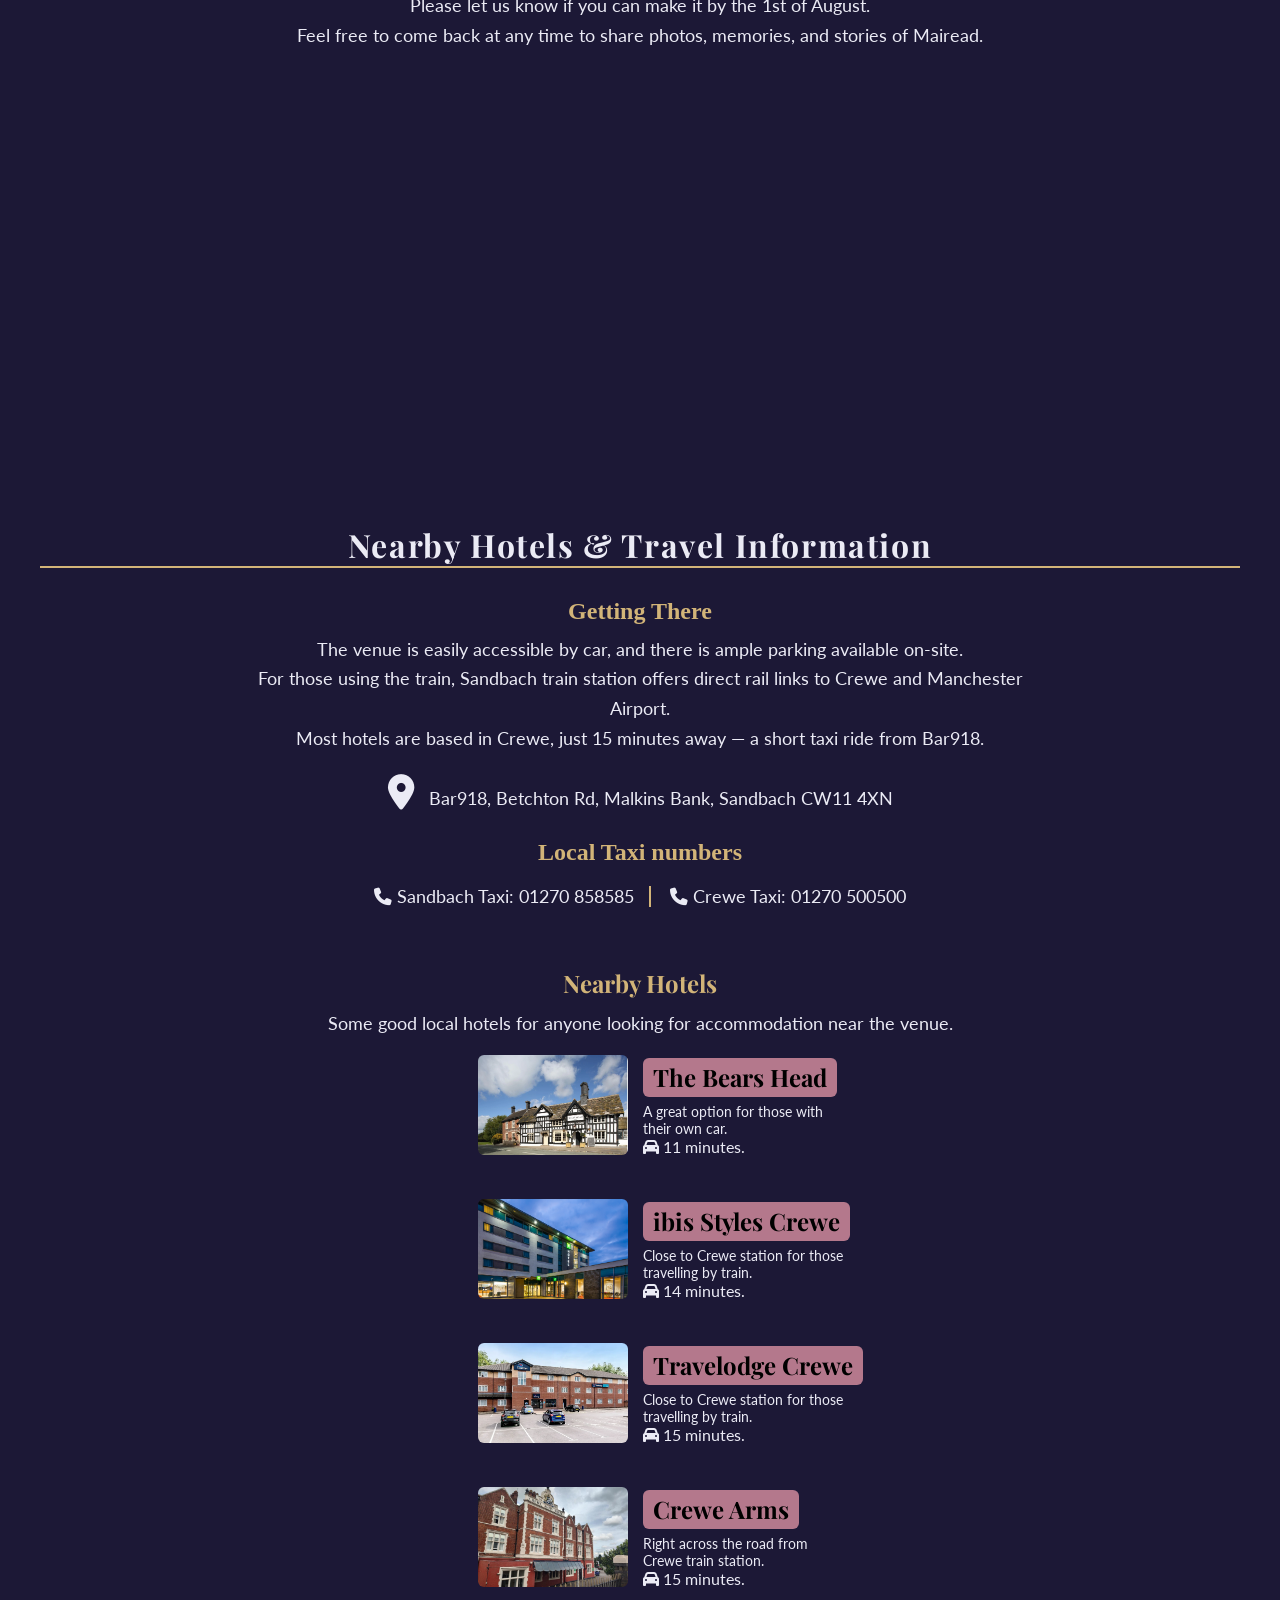
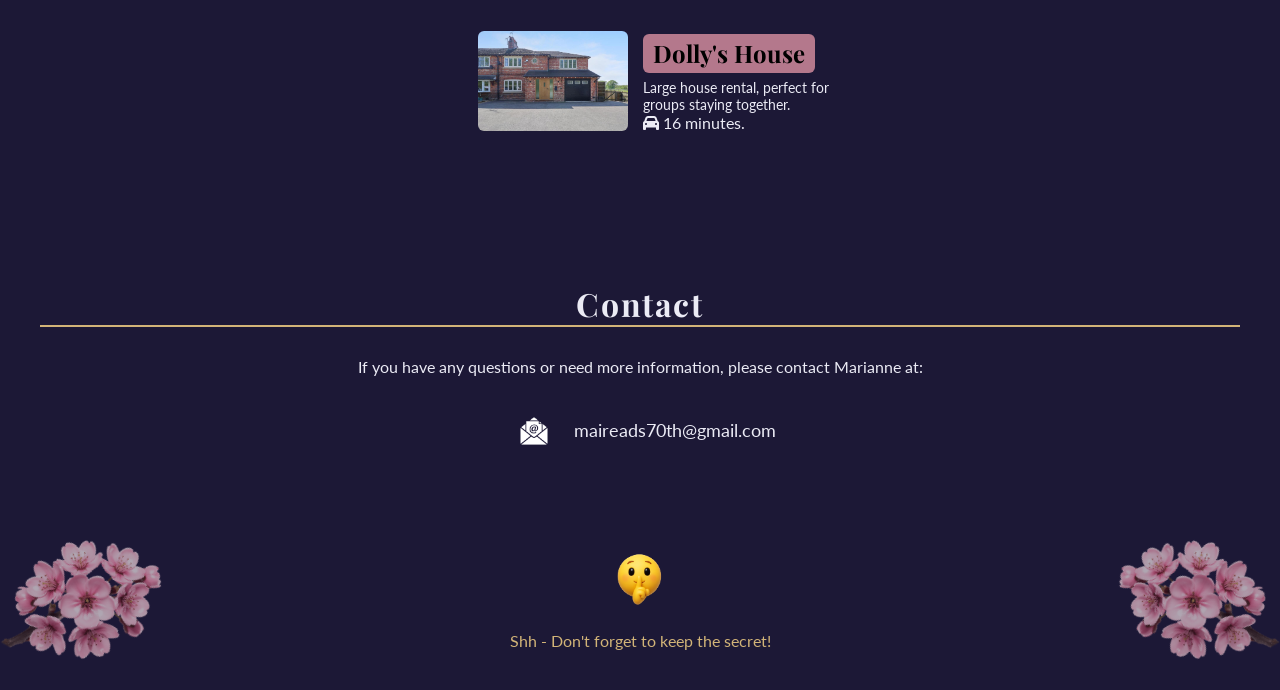
==== commit 3fc78b11: "Add post-party photo album links" ====
--- a/index.html
+++ b/index.html
@@ -22,7 +22,7 @@
         <ul>
             <li class="top"><a href="#header"><i class="fa-solid fa-house"></i></a></li>
             <li><a href="#date-info"><span class="full-label">Party Details</span><span class="short-label">Details</span></a></li>
-            <li class="rsvp-nav"><a href="#rsvp">RSVP</a></li>
+            <li class="rsvp-nav" id="rsvp-nav"><a href="#rsvp">RSVP</a></li>
             <li><a href="#travel">Travel & Stay</a></li>
             <li><a href="#contact">Contact</a></li>
         </ul>
@@ -70,7 +70,7 @@
             <li class="venue-full"><a href="https://maps.app.goo.gl/F2hmdUnCpJQQcrMc8" target="_blank" class="bar-name">Bar <span class="nums">918</span> @ Malkins Bank Golf Course</a></li>
             <li class="venue-short"><a href="https://maps.app.goo.gl/F2hmdUnCpJQQcrMc8" target="_blank" class="bar-name">Bar <span class="nums">918</span>, Malkins Bank</a></li>
         </ul>
-         <h3 id="reminder"><a href="#rsvp">Don't forget to RSVP!</a></h3>
+        <h3 id="reminder"><a href="#rsvp">Don't forget to RSVP!</a></h3>
 
     </header>
     
--- a/resources/styles.css
+++ b/resources/styles.css
@@ -687,6 +687,25 @@
     transform: scaleX(-1) rotate(30deg);
 }
 
+/* Photos Page */
+
+#photos-body h1 {
+    margin: 0 10px 20px 10px !important;
+    font-size: 4.5rem;
+    border-bottom: 2px solid rgb(210, 180, 120);
+    padding-bottom: 30px;
+}
+
+#photos-body h2 {
+    border-bottom: none;
+    margin-top: 50px;
+    font-size: 2rem;
+}
+
+#photos-body nav a {
+    font-size: 2rem;
+}
+
 
 
 @media (max-width: 900px) and (orientation: landscape) and (max-height: 500px) {
@@ -781,7 +800,7 @@
     }
 
     header h1 {
-        font-size: 4rem;
+        font-size: 4rem !important;
     }
 
     header h2 {
@@ -798,6 +817,10 @@
     #date-info li {
         padding: 0 8px;
         margin: 0;
+    }
+
+    .nums {
+        font-size: 1.4rem;
     }
 
     .venue-full {
@@ -900,7 +923,7 @@
     }
 
     header h1 {
-        font-size: 2.7rem;
+        font-size: 2.7rem !important;
         line-height: 1.2;
     }
 
@@ -985,6 +1008,13 @@
         width: 15%;
         height: auto;
     }
+
+    #photos-body .top a {
+        padding: 10px 20px;
+        width: auto;
+        height: auto;
+
+    }
 }
 
 @media (max-width: 480px) {
@@ -994,7 +1024,7 @@
     }
 
     #date-info {
-        scroll-margin-top: 145px;
+        scroll-margin-top: 130px;
     }
 }
 
@@ -1074,6 +1104,14 @@
         padding: 8px 8px;
     }
 
+    #photos-body h1 {
+        font-size: 1.9rem !important;
+    }
+
+    #photos-body h2 {
+        font-size: 1.6rem;
+    }
+
 }
 
 @media (max-width: 320px) {
@@ -1082,6 +1120,4 @@
         font-size: 0.6rem;
         padding: 6px 6px;
     }
-
-}
-
+}
